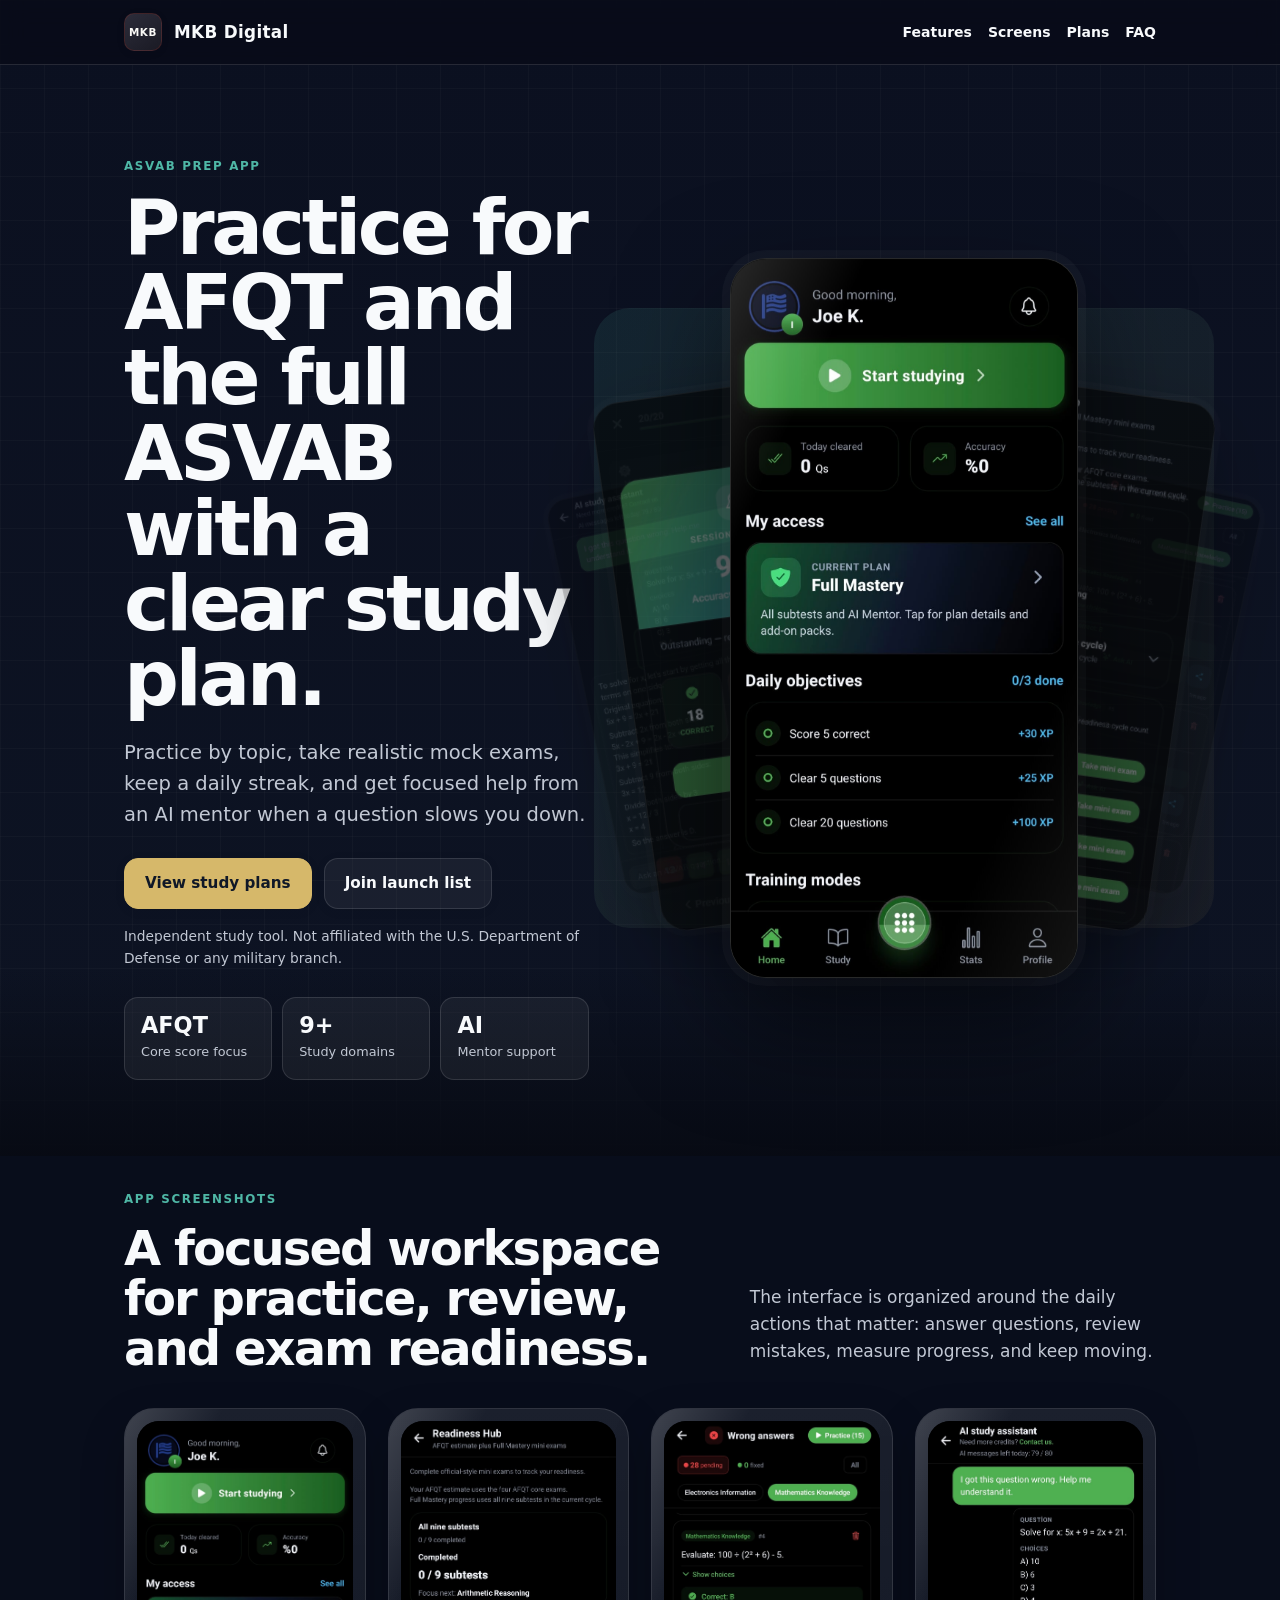
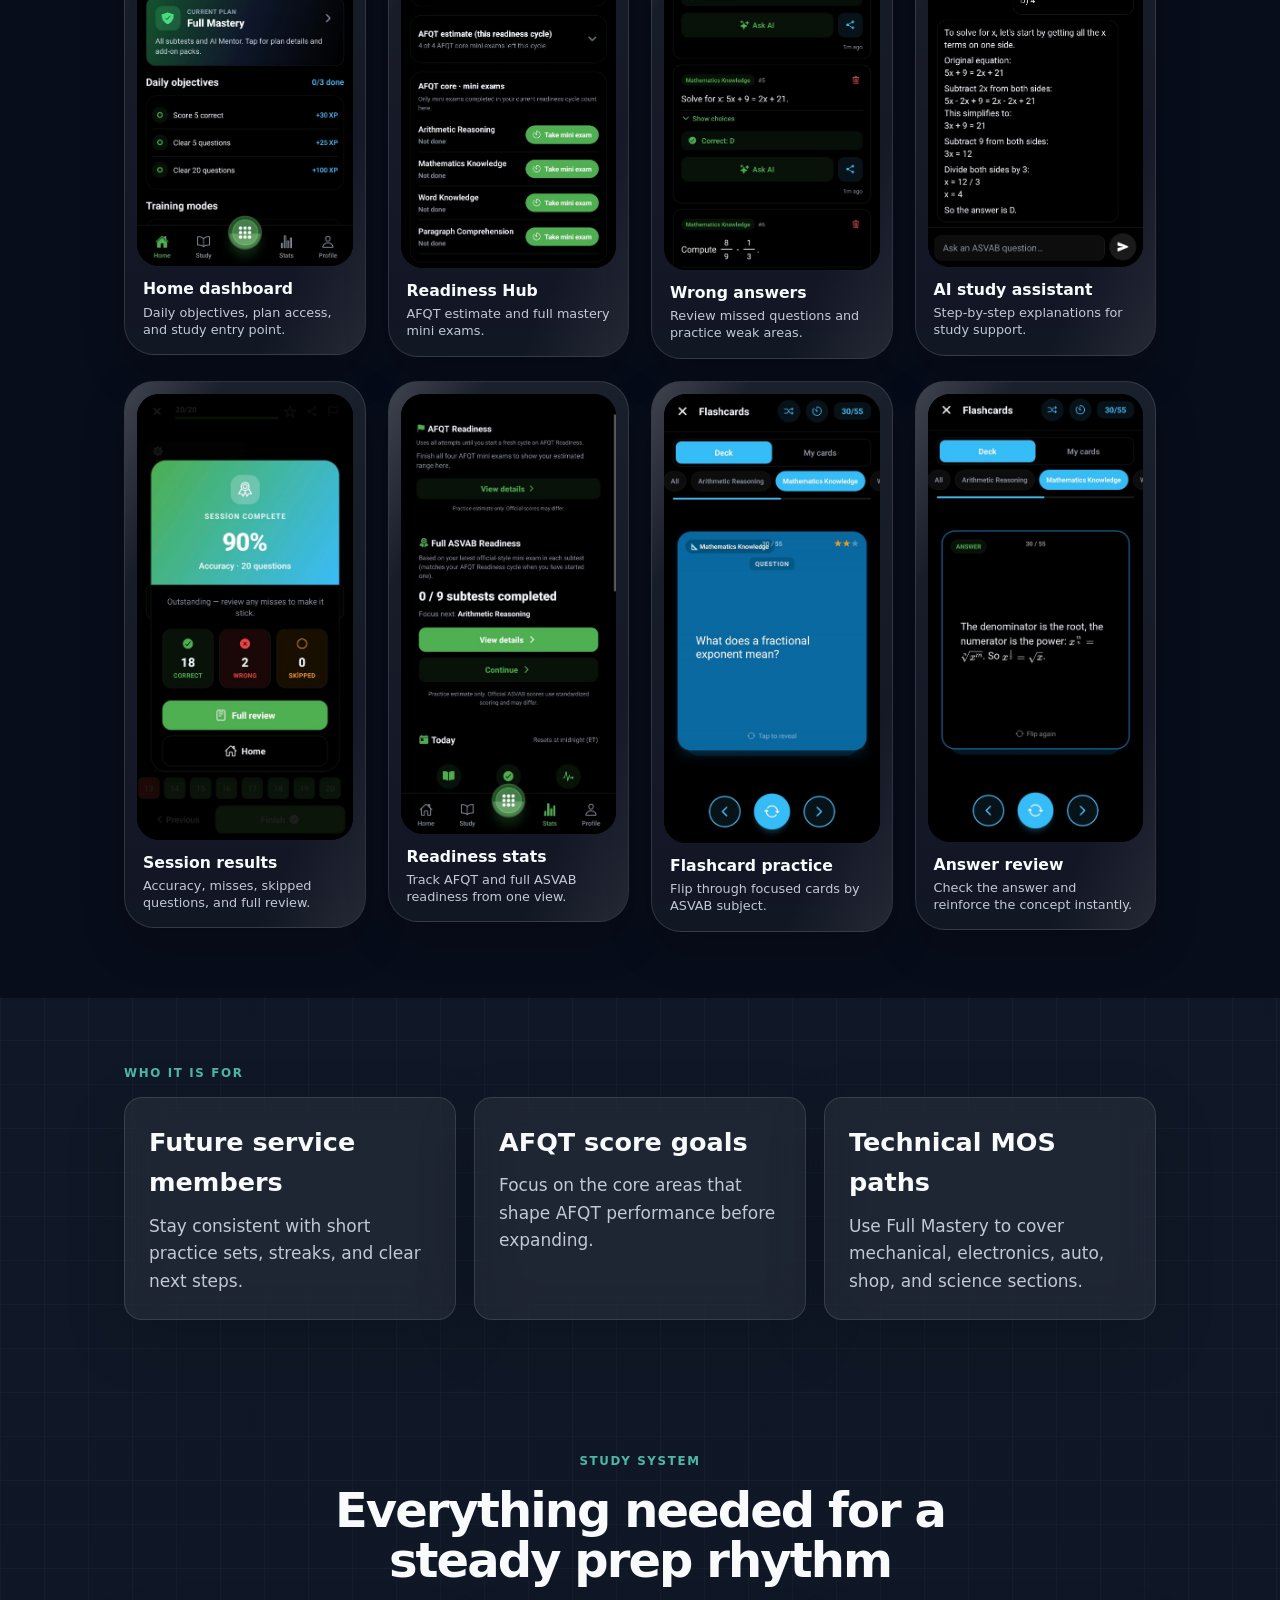
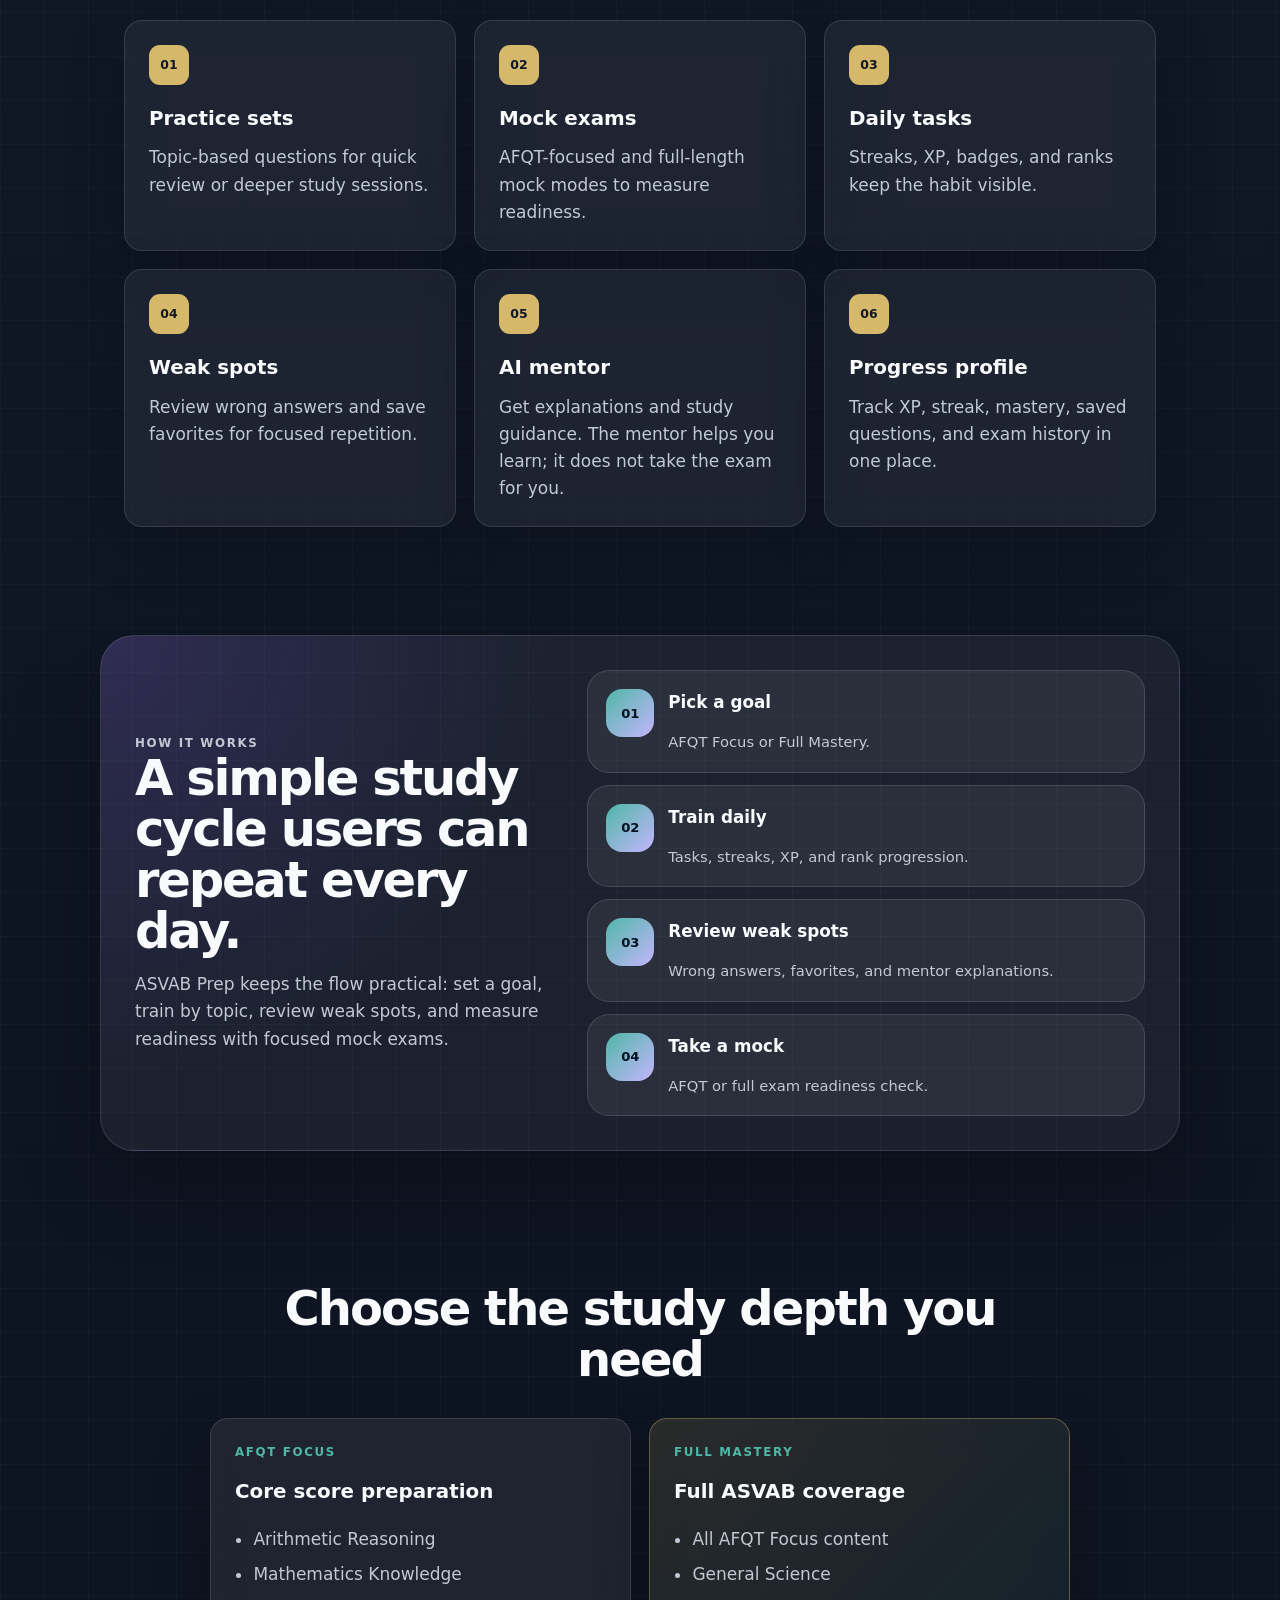
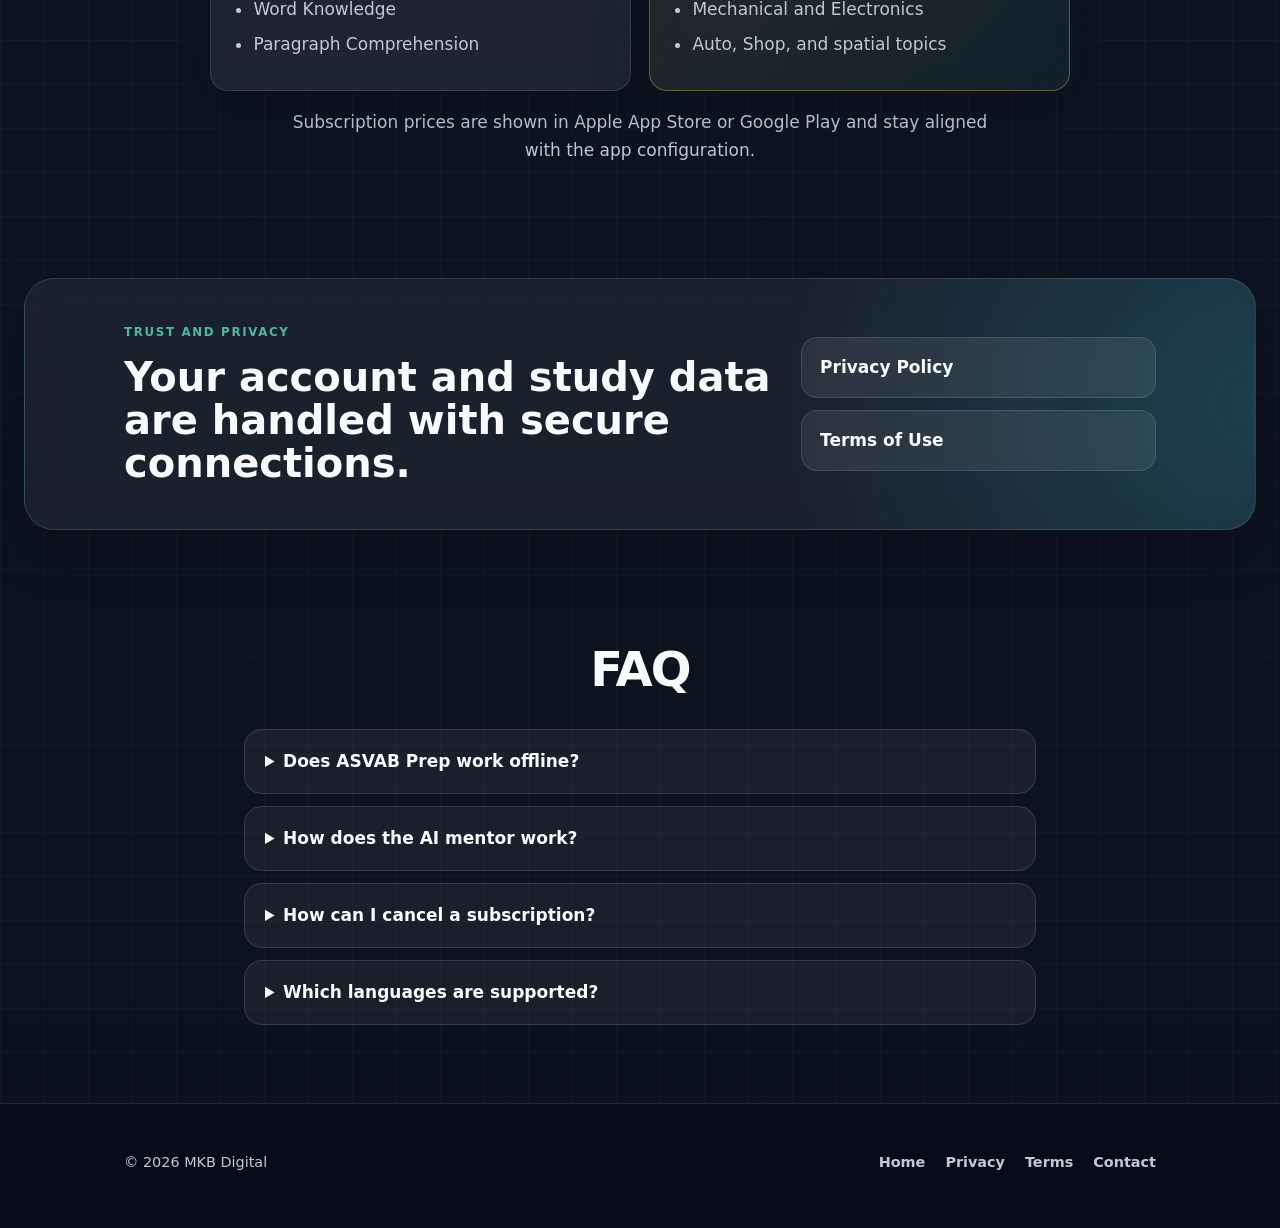
==== asvab/index.html @ 9f09443c "Add files via upload" ====
<!DOCTYPE html>
<html lang="en">
  <head>
    <meta charset="utf-8" />
    <meta name="viewport" content="width=device-width, initial-scale=1" />
    <meta
      name="description"
      content="ASVAB Prep helps candidates study for AFQT goals and full ASVAB mastery with practice, mock exams, progress tracking, and AI-guided support."
    />
    <title>ASVAB Prep - AFQT and Full ASVAB Study | MKB Digital</title>
    <link rel="stylesheet" href="/styles.css" />
    <link rel="icon" href="/favicon.svg" type="image/svg+xml" />
  </head>
  <body class="asvab-page">
    <header class="site-header asvab-header">
      <div class="wrap inner">
        <a class="logo" href="/">
          <span class="logo-mark" aria-hidden="true">MKB</span>
          <span class="logo-text">MKB Digital</span>
        </a>
        <div class="header-tools">
          <nav class="nav-links" aria-label="ASVAB page">
            <a href="#features">Features</a>
            <a href="#screens">Screens</a>
            <a href="#plans">Plans</a>
            <a href="#faq">FAQ</a>
          </nav>
        </div>
      </div>
    </header>

    <main>
      <section class="asvab-hero">
        <div class="wrap asvab-hero-grid">
          <div class="asvab-hero-copy">
            <p class="asvab-kicker">ASVAB Prep app</p>
            <h1>Practice for AFQT and the full ASVAB with a clear study plan.</h1>
            <p class="asvab-lead">
              Practice by topic, take realistic mock exams, keep a daily streak, and get focused help from an AI mentor
              when a question slows you down.
            </p>
            <div class="asvab-actions" id="download">
              <a class="btn-store primary" href="#plans">View study plans</a>
              <a class="btn-store asvab-store-disabled" href="mailto:devmkbapps0@gmail.com">Join launch list</a>
            </div>
            <p class="asvab-note">
              Independent study tool. Not affiliated with the U.S. Department of Defense or any military branch.
            </p>
            <div class="hero-proof" aria-label="ASVAB Prep highlights">
              <div>
                <strong>AFQT</strong>
                <span>Core score focus</span>
              </div>
              <div>
                <strong>9+</strong>
                <span>Study domains</span>
              </div>
              <div>
                <strong>AI</strong>
                <span>Mentor support</span>
              </div>
            </div>
          </div>

          <div class="product-visual product-visual--real" data-phone-carousel aria-label="ASVAB Prep app preview">
            <button
              class="phone-shot"
              type="button"
              data-shot="0"
              data-pos="0"
              aria-label="Show ASVAB Prep home dashboard screen"
              aria-pressed="true"
            >
              <img
                src="/asvab/assets/screen-4.jpg"
                width="945"
                height="1955"
                alt="ASVAB Prep home screen with daily objectives and Full Mastery access"
                fetchpriority="high"
              />
            </button>
            <button
              class="phone-shot"
              type="button"
              data-shot="1"
              data-pos="1"
              aria-label="Show ASVAB Prep readiness hub screen"
              aria-pressed="false"
            >
              <img
                src="/asvab/assets/screen-1.jpg"
                width="945"
                height="1961"
                alt="ASVAB Prep readiness hub with AFQT and full mastery mini exams"
                loading="lazy"
              />
            </button>
            <button
              class="phone-shot"
              type="button"
              data-shot="2"
              data-pos="2"
              aria-label="Show ASVAB Prep wrong answers screen"
              aria-pressed="false"
            >
              <img
                src="/asvab/assets/screen-3.jpg"
                width="945"
                height="1970"
                alt="ASVAB Prep wrong answers review screen"
                loading="lazy"
              />
            </button>
            <button
              class="phone-shot"
              type="button"
              data-shot="3"
              data-pos="-2"
              aria-label="Show ASVAB Prep AI study assistant screen"
              aria-pressed="false"
            >
              <img
                src="/asvab/assets/screen-2.jpg"
                width="945"
                height="1957"
                alt="ASVAB Prep AI study assistant explanation screen"
                loading="lazy"
              />
            </button>
            <button
              class="phone-shot"
              type="button"
              data-shot="4"
              data-pos="-1"
              aria-label="Show ASVAB Prep session results screen"
              aria-pressed="false"
            >
              <img
                src="/asvab/assets/screen-5.jpg"
                width="945"
                height="1955"
                alt="ASVAB Prep session complete result screen with accuracy"
                loading="lazy"
              />
            </button>
          </div>
        </div>
      </section>

      <section class="asvab-section screenshot-section" id="screens">
        <div class="wrap">
          <div class="section-heading split-heading">
            <div>
              <p class="section-eyebrow">App screenshots</p>
              <h2 class="asvab-section-title">A focused workspace for practice, review, and exam readiness.</h2>
            </div>
            <p>
              The interface is organized around the daily actions that matter: answer questions, review mistakes,
              measure progress, and keep moving.
            </p>
          </div>

          <div class="screenshot-grid">
            <figure class="screenshot-card screenshot-card--large">
              <img
                src="/asvab/assets/screen-4.jpg"
                width="945"
                height="1955"
                alt="ASVAB Prep dashboard with daily objectives and training modes"
                loading="lazy"
              />
              <figcaption>
                <strong>Home dashboard</strong>
                <span>Daily objectives, plan access, and study entry point.</span>
              </figcaption>
            </figure>
            <figure class="screenshot-card">
              <img
                src="/asvab/assets/screen-1.jpg"
                width="945"
                height="1961"
                alt="ASVAB Prep readiness hub with AFQT and full mastery mini exams"
                loading="lazy"
              />
              <figcaption>
                <strong>Readiness Hub</strong>
                <span>AFQT estimate and full mastery mini exams.</span>
              </figcaption>
            </figure>
            <figure class="screenshot-card">
              <img
                src="/asvab/assets/screen-3.jpg"
                width="945"
                height="1970"
                alt="ASVAB Prep wrong answers review screen"
                loading="lazy"
              />
              <figcaption>
                <strong>Wrong answers</strong>
                <span>Review missed questions and practice weak areas.</span>
              </figcaption>
            </figure>
            <figure class="screenshot-card">
              <img
                src="/asvab/assets/screen-2.jpg"
                width="945"
                height="1957"
                alt="ASVAB Prep AI study assistant explanation screen"
                loading="lazy"
              />
              <figcaption>
                <strong>AI study assistant</strong>
                <span>Step-by-step explanations for study support.</span>
              </figcaption>
            </figure>
            <figure class="screenshot-card screenshot-card--wide">
              <img
                src="/asvab/assets/screen-5.jpg"
                width="945"
                height="1955"
                alt="ASVAB Prep session complete result screen with accuracy"
                loading="lazy"
              />
              <figcaption>
                <strong>Session results</strong>
                <span>Accuracy, misses, skipped questions, and full review.</span>
              </figcaption>
            </figure>
            <figure class="screenshot-card">
              <img
                src="/asvab/assets/screen-6.jpg"
                width="945"
                height="1929"
                alt="ASVAB Prep stats screen showing AFQT readiness and full ASVAB readiness"
                loading="lazy"
              />
              <figcaption>
                <strong>Readiness stats</strong>
                <span>Track AFQT and full ASVAB readiness from one view.</span>
              </figcaption>
            </figure>
            <figure class="screenshot-card">
              <img
                src="/asvab/assets/screen-7.jpg"
                width="945"
                height="1970"
                alt="ASVAB Prep flashcards question screen for mathematics knowledge"
                loading="lazy"
              />
              <figcaption>
                <strong>Flashcard practice</strong>
                <span>Flip through focused cards by ASVAB subject.</span>
              </figcaption>
            </figure>
            <figure class="screenshot-card">
              <img
                src="/asvab/assets/screen-8.jpg"
                width="945"
                height="1964"
                alt="ASVAB Prep flashcards answer screen with a math explanation"
                loading="lazy"
              />
              <figcaption>
                <strong>Answer review</strong>
                <span>Check the answer and reinforce the concept instantly.</span>
              </figcaption>
            </figure>
          </div>
        </div>
      </section>

      <section class="asvab-section asvab-audience">
        <div class="wrap">
          <div class="section-eyebrow">Who it is for</div>
          <div class="audience-grid">
            <article>
              <h2>Future service members</h2>
              <p>Stay consistent with short practice sets, streaks, and clear next steps.</p>
            </article>
            <article>
              <h2>AFQT score goals</h2>
              <p>Focus on the core areas that shape AFQT performance before expanding.</p>
            </article>
            <article>
              <h2>Technical MOS paths</h2>
              <p>Use Full Mastery to cover mechanical, electronics, auto, shop, and science sections.</p>
            </article>
          </div>
        </div>
      </section>

      <section class="asvab-section" id="features">
        <div class="wrap">
          <div class="section-heading">
            <p class="section-eyebrow">Study system</p>
            <h2 class="asvab-section-title">Everything needed for a steady prep rhythm</h2>
          </div>
          <div class="feature-grid">
            <article class="feature-card">
              <span class="feature-icon">01</span>
              <h3>Practice sets</h3>
              <p>Topic-based questions for quick review or deeper study sessions.</p>
            </article>
            <article class="feature-card">
              <span class="feature-icon">02</span>
              <h3>Mock exams</h3>
              <p>AFQT-focused and full-length mock modes to measure readiness.</p>
            </article>
            <article class="feature-card">
              <span class="feature-icon">03</span>
              <h3>Daily tasks</h3>
              <p>Streaks, XP, badges, and ranks keep the habit visible.</p>
            </article>
            <article class="feature-card">
              <span class="feature-icon">04</span>
              <h3>Weak spots</h3>
              <p>Review wrong answers and save favorites for focused repetition.</p>
            </article>
            <article class="feature-card">
              <span class="feature-icon">05</span>
              <h3>AI mentor</h3>
              <p>Get explanations and study guidance. The mentor helps you learn; it does not take the exam for you.</p>
            </article>
            <article class="feature-card">
              <span class="feature-icon">06</span>
              <h3>Progress profile</h3>
              <p>Track XP, streak, mastery, saved questions, and exam history in one place.</p>
            </article>
          </div>
        </div>
      </section>

      <section class="asvab-section journey-section">
        <div class="wrap journey-grid">
          <div>
            <p class="section-eyebrow">How it works</p>
            <h2>A simple study cycle users can repeat every day.</h2>
            <p>
              ASVAB Prep keeps the flow practical: set a goal, train by topic, review weak spots, and measure readiness
              with focused mock exams.
            </p>
          </div>
          <ol class="journey-steps">
            <li>
              <span>01</span>
              <strong>Pick a goal</strong>
              <p>AFQT Focus or Full Mastery.</p>
            </li>
            <li>
              <span>02</span>
              <strong>Train daily</strong>
              <p>Tasks, streaks, XP, and rank progression.</p>
            </li>
            <li>
              <span>03</span>
              <strong>Review weak spots</strong>
              <p>Wrong answers, favorites, and mentor explanations.</p>
            </li>
            <li>
              <span>04</span>
              <strong>Take a mock</strong>
              <p>AFQT or full exam readiness check.</p>
            </li>
          </ol>
        </div>
      </section>

      <section class="asvab-section" id="plans">
        <div class="wrap">
          <h2 class="asvab-section-title">Choose the study depth you need</h2>
          <div class="plan-grid">
            <article class="plan-card">
              <p class="plan-label">AFQT Focus</p>
              <h3>Core score preparation</h3>
              <ul>
                <li>Arithmetic Reasoning</li>
                <li>Mathematics Knowledge</li>
                <li>Word Knowledge</li>
                <li>Paragraph Comprehension</li>
              </ul>
            </article>
            <article class="plan-card plan-card--featured">
              <p class="plan-label">Full Mastery</p>
              <h3>Full ASVAB coverage</h3>
              <ul>
                <li>All AFQT Focus content</li>
                <li>General Science</li>
                <li>Mechanical and Electronics</li>
                <li>Auto, Shop, and spatial topics</li>
              </ul>
            </article>
          </div>
          <p class="plan-note">
            Subscription prices are shown in Apple App Store or Google Play and stay aligned with the app configuration.
          </p>
        </div>
      </section>

      <section class="asvab-section trust-band">
        <div class="wrap trust-grid">
          <div>
            <p class="section-eyebrow">Trust and privacy</p>
            <h2>Your account and study data are handled with secure connections.</h2>
          </div>
          <div class="trust-links">
            <a href="/asvab/privacy">Privacy Policy</a>
            <a href="/asvab/terms">Terms of Use</a>
          </div>
        </div>
      </section>

      <section class="asvab-section" id="faq">
        <div class="wrap faq-grid">
          <h2 class="asvab-section-title">FAQ</h2>
          <details>
            <summary>Does ASVAB Prep work offline?</summary>
            <p>
              Some study content may be available offline after loading, but account sync, AI mentor, payments, and
              notifications require an internet connection.
            </p>
          </details>
          <details>
            <summary>How does the AI mentor work?</summary>
            <p>
              It can explain concepts, break down mistakes, and suggest what to review. It may be wrong, so official
              sources and your own judgment remain important.
            </p>
          </details>
          <details>
            <summary>How can I cancel a subscription?</summary>
            <p>
              Subscriptions are managed through Apple App Store or Google Play, depending on where the purchase was
              made. Cancellation rules follow that store's terms.
            </p>
          </details>
          <details>
            <summary>Which languages are supported?</summary>
            <p>The app experience is designed around English ASVAB preparation content.</p>
          </details>
        </div>
      </section>
    </main>

    <footer class="site-footer asvab-footer">
      <div class="wrap inner">
        <p>© 2026 MKB Digital</p>
        <div class="footer-links">
          <a href="/">Home</a>
          <a href="/asvab/privacy">Privacy</a>
          <a href="/asvab/terms">Terms</a>
          <a href="mailto:devmkbapps0@gmail.com">Contact</a>
        </div>
      </div>
    </footer>
    <script>
      (function () {
        var carousel = document.querySelector('[data-phone-carousel]');
        if (!carousel) return;

        var shots = Array.prototype.slice.call(carousel.querySelectorAll('.phone-shot'));
        var active = 0;
        var pointerId = null;
        var startX = 0;
        var startY = 0;
        var didSwipe = false;
        var swipeThreshold = 42;

        function render(nextActive) {
          var total = shots.length;
          active = (nextActive + total) % total;

          shots.forEach(function (shot, index) {
            var forward = (index - active + total) % total;
            var backward = (active - index + total) % total;
            var pos = 2;

            if (forward === 0) pos = 0;
            else if (forward === 1) pos = 1;
            else if (backward === 1) pos = -1;
            else if (forward === 2) pos = 2;
            else if (backward === 2) pos = -2;

            shot.dataset.pos = String(pos);
            shot.setAttribute('aria-pressed', pos === 0 ? 'true' : 'false');
            shot.tabIndex = Math.abs(pos) <= 1 ? 0 : -1;
          });
        }

        function moveBy(direction) {
          render(active + direction);
        }

        carousel.addEventListener('click', function (event) {
          var shot = event.target.closest('.phone-shot');
          if (!shot || !carousel.contains(shot) || didSwipe) return;

          var index = shots.indexOf(shot);
          if (index !== -1) {
            render(index);
          }
        });

        carousel.addEventListener('pointerdown', function (event) {
          if (event.pointerType === 'mouse' && event.button !== 0) return;

          pointerId = event.pointerId;
          startX = event.clientX;
          startY = event.clientY;
          didSwipe = false;
        });

        carousel.addEventListener('pointerup', function (event) {
          if (pointerId !== event.pointerId) return;

          var deltaX = event.clientX - startX;
          var deltaY = event.clientY - startY;
          var isHorizontal = Math.abs(deltaX) > Math.abs(deltaY) * 1.35;

          if (isHorizontal && Math.abs(deltaX) > swipeThreshold) {
            didSwipe = true;
            moveBy(deltaX < 0 ? 1 : -1);
            event.preventDefault();

            window.setTimeout(function () {
              didSwipe = false;
            }, 260);
          }

          pointerId = null;
        });

        carousel.addEventListener('pointercancel', function (event) {
          if (pointerId !== event.pointerId) return;
          pointerId = null;
          didSwipe = false;
        });

        render(active);
      })();
    </script>
  </body>
</html>
---- styles.css ----
/* MKB Digital - terracotta / warm paper + software studio (corporate) */
:root {
  --bg: #faf9f6;
  --surface: #ffffff;
  --surface-low: #f5f5f0;
  --text: #111827;
  --muted: #6b7280;
  --primary: #a33327;
  --primary-hover: #8b2a20;
  --secondary: #006c48;
  --accent: #1c56bf;
  --border: #e5e7eb;
  --shadow: rgba(0, 0, 0, 0.06);
  --radius: 16px;
  --font: ui-sans-serif, system-ui, -apple-system, "Segoe UI", Roboto, "Helvetica Neue", Arial, sans-serif;
}

*,
*::before,
*::after {
  box-sizing: border-box;
}

html {
  scroll-behavior: smooth;
}

body {
  margin: 0;
  font-family: var(--font);
  font-size: 17px;
  line-height: 1.6;
  color: var(--text);
  background-color: var(--bg);
  background-image:
    linear-gradient(180deg, rgba(163, 51, 39, 0.03) 0%, transparent 32%),
    radial-gradient(ellipse 120% 80% at 50% -20%, rgba(232, 112, 96, 0.08), transparent 55%);
  -webkit-font-smoothing: antialiased;
}

a {
  color: var(--primary);
  text-decoration: none;
}

a:hover {
  text-decoration: underline;
}

.wrap {
  max-width: 1080px;
  margin: 0 auto;
  padding: 0 24px;
}

/* Header */
.site-header {
  position: sticky;
  top: 0;
  z-index: 50;
  background: rgba(250, 249, 246, 0.94);
  backdrop-filter: blur(12px);
  border-bottom: 1px solid var(--border);
}

.site-header .inner {
  display: flex;
  align-items: center;
  justify-content: space-between;
  min-height: 64px;
  gap: 12px;
}

.site-header .header-tools {
  display: flex;
  align-items: center;
  gap: 12px;
  flex-shrink: 0;
}

.logo {
  display: flex;
  align-items: center;
  gap: 12px;
  font-weight: 800;
  font-size: 1.05rem;
  letter-spacing: -0.02em;
  color: var(--text);
  text-decoration: none;
}

.logo:hover {
  text-decoration: none;
  color: var(--primary);
}

.logo-text {
  letter-spacing: 0.02em;
}

.logo-mark {
  width: 38px;
  height: 38px;
  border-radius: 10px;
  background: linear-gradient(145deg, #2c2c3a 0%, #1a1a24 100%);
  display: grid;
  place-items: center;
  color: #faf9f6;
  font-size: 0.65rem;
  font-weight: 800;
  letter-spacing: 0.06em;
  box-shadow: 0 2px 10px var(--shadow);
  border: 1px solid rgba(163, 51, 39, 0.25);
}

.nav-links {
  display: flex;
  align-items: center;
  flex-wrap: wrap;
  justify-content: flex-end;
  gap: 10px 16px;
  font-size: 0.875rem;
  font-weight: 600;
}

.nav-sep {
  color: var(--border);
  user-select: none;
}

.nav-links a {
  color: var(--muted);
}

.nav-links a:hover {
  color: var(--text);
  text-decoration: none;
}

/* Hero */
.hero {
  padding: 84px 0 42px;
}

.hero-grid {
  display: grid;
  grid-template-columns: minmax(0, 1fr) minmax(320px, 0.72fr);
  gap: 56px;
  align-items: center;
}

.hero-copy {
  text-align: left;
}

.hero-badge {
  display: inline-block;
  font-size: 0.72rem;
  font-weight: 700;
  letter-spacing: 0.12em;
  text-transform: uppercase;
  color: var(--primary);
  background: rgba(163, 51, 39, 0.08);
  border: 1px solid rgba(163, 51, 39, 0.2);
  padding: 7px 16px;
  border-radius: 999px;
  margin-bottom: 22px;
}

.hero h1 {
  margin: 0 0 18px;
  font-size: clamp(2.25rem, 6vw, 4.35rem);
  font-weight: 800;
  letter-spacing: -0.045em;
  line-height: 0.98;
  max-width: 760px;
}

.hero-lead {
  margin: 0 0 24px;
  max-width: 610px;
  font-size: 1.125rem;
  color: var(--muted);
  font-weight: 500;
}

.hero-actions {
  display: flex;
  flex-wrap: wrap;
  gap: 12px;
  justify-content: flex-start;
}

.studio-preview {
  position: relative;
  padding: 22px;
  border: 1px solid var(--border);
  border-radius: 20px;
  background: rgba(255, 255, 255, 0.82);
  box-shadow: 0 24px 70px rgba(17, 24, 39, 0.1);
  overflow: hidden;
}

.studio-preview::before {
  content: "";
  position: absolute;
  inset: 0 0 auto;
  height: 4px;
  background: linear-gradient(90deg, var(--primary), var(--secondary), var(--accent));
}

.studio-preview-head {
  display: flex;
  align-items: flex-start;
  justify-content: space-between;
  gap: 18px;
  margin-bottom: 18px;
  padding-bottom: 18px;
  border-bottom: 1px solid var(--border);
}

.studio-preview-head span {
  color: var(--muted);
  font-size: 0.78rem;
  font-weight: 800;
  text-transform: uppercase;
  letter-spacing: 0.08em;
}

.studio-preview-head strong {
  color: var(--text);
}

.studio-featured {
  display: grid;
  gap: 10px;
  margin-bottom: 12px;
  padding: 18px;
  border: 1px solid rgba(163, 51, 39, 0.18);
  border-radius: 16px;
  color: var(--text);
  background:
    linear-gradient(135deg, rgba(163, 51, 39, 0.08), rgba(0, 108, 72, 0.055)),
    var(--surface);
  box-shadow: inset 0 1px 0 rgba(255, 255, 255, 0.82);
  transition: transform 0.16s ease, border-color 0.16s ease, box-shadow 0.16s ease;
}

.studio-featured:hover {
  text-decoration: none;
  border-color: rgba(163, 51, 39, 0.34);
  transform: translateY(-1px);
}

.studio-featured strong,
.studio-featured small,
.studio-featured span {
  display: block;
}

.studio-featured strong {
  font-size: 1.35rem;
  line-height: 1.05;
  letter-spacing: -0.025em;
}

.studio-featured small {
  color: var(--muted);
  font-size: 0.92rem;
  font-weight: 600;
  line-height: 1.45;
}

.studio-status {
  width: fit-content;
  padding: 5px 9px;
  border-radius: 8px;
  color: var(--primary);
  background: rgba(163, 51, 39, 0.08);
  border: 1px solid rgba(163, 51, 39, 0.18);
  font-size: 0.68rem;
  font-weight: 900;
  letter-spacing: 0.08em;
  text-transform: uppercase;
}

.studio-link {
  color: var(--primary);
  font-size: 0.86rem;
  font-weight: 800;
}

.studio-product-list {
  border-top: 1px solid var(--border);
}

.studio-preview-row {
  display: grid;
  grid-template-columns: 34px minmax(0, 1fr) auto;
  gap: 12px;
  align-items: center;
  padding: 14px 0;
  border-bottom: 1px solid var(--border);
}

.studio-preview-row strong,
.studio-preview-row small {
  display: block;
}

.studio-preview-row strong {
  color: var(--text);
  line-height: 1.1;
}

.studio-preview-row small {
  margin-top: 4px;
  color: var(--muted);
  font-weight: 650;
}

.product-state {
  padding: 5px 8px;
  border: 1px solid var(--border);
  border-radius: 8px;
  color: var(--muted);
  background: var(--surface-low);
  font-size: 0.68rem;
  font-weight: 900;
  letter-spacing: 0.06em;
  text-transform: uppercase;
}

.product-state--live {
  color: var(--secondary);
  background: #ecfdf5;
  border-color: #a7f3d0;
}

.product-dot {
  display: grid;
  place-items: center;
  width: 34px;
  height: 34px;
  border-radius: 10px;
}

.product-dot::before {
  content: "";
  width: 12px;
  height: 12px;
  border-radius: 999px;
  background: currentColor;
}

.product-dot--green {
  color: var(--secondary);
  background: #ecfdf5;
}

.product-dot--gold {
  color: #9a6b08;
  background: #fff7d6;
}

.product-dot--blue {
  color: var(--accent);
  background: #eff6ff;
}

.studio-principles {
  display: grid;
  grid-template-columns: 1fr 1fr;
  gap: 12px;
  margin-top: 18px;
}

.studio-principles div {
  padding: 14px;
  border-radius: 12px;
  background: var(--surface-low);
}

.studio-principles strong,
.studio-principles span {
  display: block;
}

.studio-principles strong {
  font-size: 0.95rem;
  line-height: 1.1;
}

.studio-principles span {
  margin-top: 6px;
  color: var(--muted);
  font-size: 0.8rem;
  font-weight: 650;
}

.studio-values {
  padding: 22px 0 40px;
}

.value-grid {
  display: grid;
  grid-template-columns: repeat(3, minmax(0, 1fr));
  gap: 16px;
}

.value-grid div {
  padding: 20px;
  border-top: 1px solid var(--border);
}

.value-grid strong {
  display: block;
  margin-bottom: 8px;
  font-size: 1rem;
}

.value-grid p {
  margin: 0;
  color: var(--muted);
  font-size: 0.94rem;
  line-height: 1.55;
}

.store-row {
  display: flex;
  flex-wrap: wrap;
  gap: 12px;
  justify-content: center;
  align-items: center;
}

.btn-store {
  display: inline-flex;
  align-items: center;
  gap: 10px;
  padding: 12px 20px;
  border-radius: 14px;
  font-weight: 700;
  font-size: 0.95rem;
  border: 1.5px solid var(--border);
  background: var(--surface);
  color: var(--text);
  box-shadow: 0 2px 12px var(--shadow);
  transition: transform 0.15s ease, box-shadow 0.15s ease, border-color 0.15s;
}

.btn-store:hover {
  text-decoration: none;
  transform: translateY(-1px);
  box-shadow: 0 6px 20px rgba(0, 0, 0, 0.08);
  border-color: #d1d5db;
}

.btn-store.primary {
  background: var(--primary);
  color: #fff;
  border-color: var(--primary);
}

.btn-store.primary:hover {
  background: var(--primary-hover);
  border-color: var(--primary-hover);
}

.store-hint {
  margin-top: 16px;
  font-size: 0.875rem;
  color: var(--muted);
}

/* Sections & project grid */
.section {
  padding: 48px 0 56px;
}

.section-title {
  text-align: center;
  margin: 0 0 12px;
  font-size: 1.5rem;
  font-weight: 800;
  letter-spacing: -0.02em;
}

.section-sub {
  text-align: center;
  margin: 0 auto 40px;
  max-width: 560px;
  color: var(--muted);
  font-size: 1rem;
}

.project-grid {
  display: grid;
  grid-template-columns: repeat(auto-fit, minmax(280px, 1fr));
  gap: 22px;
}

.project-card {
  background: var(--surface);
  border: 1px solid var(--border);
  border-radius: var(--radius);
  padding: 26px 24px;
  box-shadow: 0 2px 16px var(--shadow);
  display: flex;
  flex-direction: column;
  min-height: 100%;
}

.project-visual {
  display: flex;
  align-items: flex-end;
  justify-content: space-between;
  height: 112px;
  margin-bottom: 22px;
  padding: 16px;
  border-radius: 14px;
  border: 1px solid var(--border);
  background: var(--surface-low);
  overflow: hidden;
}

.project-visual span {
  width: 46px;
  height: 46px;
  border-radius: 14px;
  background: rgba(255, 255, 255, 0.72);
  box-shadow: inset 0 0 0 1px rgba(17, 24, 39, 0.08);
}

.project-visual strong {
  color: rgba(17, 24, 39, 0.84);
  font-size: 1.65rem;
  line-height: 1;
  letter-spacing: -0.03em;
}

.project-visual--odakla {
  background:
    linear-gradient(135deg, rgba(0, 108, 72, 0.14), rgba(250, 249, 246, 0.84)),
    var(--surface-low);
}

.project-visual--ags {
  background:
    linear-gradient(135deg, rgba(28, 86, 191, 0.13), rgba(250, 249, 246, 0.84)),
    var(--surface-low);
}

.project-visual--asvab {
  background:
    linear-gradient(135deg, rgba(214, 184, 106, 0.24), rgba(79, 183, 166, 0.12)),
    var(--surface-low);
}

.project-card-head {
  display: flex;
  align-items: flex-start;
  justify-content: space-between;
  gap: 12px;
  margin-bottom: 12px;
}

.project-card h3 {
  margin: 0;
  font-size: 1.2rem;
  font-weight: 800;
  letter-spacing: -0.02em;
}

.project-card p {
  margin: 0 0 16px;
  font-size: 0.95rem;
  color: var(--muted);
  line-height: 1.55;
  flex: 1;
}

.project-points {
  display: grid;
  gap: 7px;
  margin: 0 0 18px;
  padding: 0;
  list-style: none;
  color: #374151;
  font-size: 0.86rem;
  font-weight: 650;
}

.project-points li {
  display: flex;
  align-items: center;
  gap: 8px;
}

.project-points li::before {
  content: "";
  width: 7px;
  height: 7px;
  border-radius: 999px;
  background: var(--primary);
  flex: 0 0 auto;
}

.project-badge {
  flex-shrink: 0;
  font-size: 0.7rem;
  font-weight: 800;
  text-transform: uppercase;
  letter-spacing: 0.06em;
  color: var(--muted);
  background: var(--surface-low);
  border: 1px solid var(--border);
  padding: 5px 10px;
  border-radius: 8px;
}

.project-badge--live {
  color: var(--secondary);
  background: #ecfdf5;
  border-color: #a7f3d0;
}

.project-badge--featured {
  color: #6d28d9;
  background: #f3e8ff;
  border-color: #d8b4fe;
}

.project-card--asvab {
  border-color: rgba(139, 92, 246, 0.35);
  background:
    linear-gradient(135deg, rgba(139, 92, 246, 0.08), rgba(34, 211, 238, 0.06)),
    var(--surface);
}

.project-actions {
  margin-top: auto;
  padding-top: 8px;
}

/* CTA band */
.cta-band {
  margin: 24px 0 56px;
  padding: 40px 28px;
  border-radius: 24px;
  background: linear-gradient(135deg, #1e1e2a 0%, #2d2a28 50%, #3d2c26 100%);
  color: #f9fafb;
  text-align: center;
  border: 1px solid rgba(163, 51, 39, 0.2);
}

.cta-band h2 {
  margin: 0 0 10px;
  font-size: 1.35rem;
  font-weight: 800;
}

.cta-band p {
  margin: 0 0 12px;
  opacity: 0.9;
  font-size: 1rem;
}

.cta-email {
  margin: 8px 0 0 !important;
}

.cta-email a {
  color: #f0c4bc;
  font-weight: 700;
}

.cta-email a:hover {
  color: #fff;
}

/* Footer */
.site-footer {
  padding: 32px 0 40px;
  border-top: 1px solid var(--border);
  font-size: 0.9rem;
  color: var(--muted);
  background: rgba(255, 255, 255, 0.5);
}

.site-footer .inner {
  display: flex;
  flex-wrap: wrap;
  gap: 16px;
  justify-content: space-between;
  align-items: center;
}

.footer-links {
  display: flex;
  flex-wrap: wrap;
  gap: 16px 20px;
}

.footer-links a {
  color: var(--muted);
  font-weight: 600;
}

.footer-links a:hover {
  color: var(--text);
}

/* Legal pages */
.legal {
  padding: 48px 0 64px;
  max-width: 720px;
}

.legal h1 {
  font-size: 1.75rem;
  margin-bottom: 8px;
}

.legal .meta {
  color: var(--muted);
  font-size: 0.9rem;
  margin-bottom: 28px;
}

.legal h2 {
  font-size: 1.15rem;
  margin-top: 28px;
  margin-bottom: 10px;
}

.legal p {
  margin: 0 0 14px;
  color: #374151;
}

.legal h3 {
  font-size: 1rem;
  font-weight: 800;
  margin: 22px 0 8px;
  color: var(--text);
}

.legal ul {
  margin: 0 0 16px;
  padding-left: 1.25rem;
  color: #374151;
}

.legal li {
  margin-bottom: 8px;
}

.legal li:last-child {
  margin-bottom: 0;
}

.legal .note {
  font-size: 0.9rem;
  color: var(--muted);
  border-left: 3px solid var(--border);
  padding-left: 14px;
  margin: 16px 0;
}

.back-link {
  display: inline-block;
  margin-bottom: 24px;
  font-weight: 600;
}

/* Premium ASVAB legal pages */
.privacy-page .back-link {
  color: var(--asvab-cyan);
}

.privacy-shell {
  padding-bottom: 76px;
}

.privacy-hero {
  position: relative;
  padding: 64px 0 38px;
  overflow: hidden;
}

.privacy-hero::before {
  content: "";
  position: absolute;
  inset: 0;
  background:
    radial-gradient(circle at 18% 10%, rgba(139, 92, 246, 0.24), transparent 32%),
    radial-gradient(circle at 86% 0%, rgba(34, 211, 238, 0.18), transparent 30%);
  pointer-events: none;
}

.privacy-hero-grid {
  position: relative;
  display: grid;
  grid-template-columns: minmax(0, 1fr) 340px;
  gap: 34px;
  align-items: end;
}

.privacy-hero h1 {
  max-width: 820px;
  margin: 0 0 18px;
  color: var(--asvab-text);
  font-size: clamp(2.35rem, 6vw, 4.7rem);
  line-height: 0.96;
  letter-spacing: -0.055em;
}

.privacy-lead {
  max-width: 760px;
  margin: 0 0 18px;
  color: var(--asvab-muted);
  font-size: clamp(1rem, 2vw, 1.2rem);
}

.privacy-page .meta {
  margin: 0;
  color: rgba(248, 250, 252, 0.72);
  font-size: 0.92rem;
}

.privacy-summary-card,
.privacy-cards div,
.privacy-toc,
.privacy-document,
.legal-block {
  border: 1px solid var(--asvab-border);
  background: rgba(255, 255, 255, 0.065);
  box-shadow: 0 12px 34px rgba(0, 0, 0, 0.18);
}

.privacy-summary-card {
  padding: 24px;
  border-radius: 28px;
  background:
    radial-gradient(circle at right top, rgba(34, 211, 238, 0.18), transparent 44%),
    rgba(255, 255, 255, 0.07);
}

.privacy-summary-card span,
.privacy-cards span,
.privacy-toc p {
  display: block;
  margin: 0 0 10px;
  color: var(--asvab-cyan);
  font-size: 0.74rem;
  font-weight: 900;
  letter-spacing: 0.14em;
  text-transform: uppercase;
}

.privacy-summary-card strong {
  display: block;
  color: var(--asvab-text);
  font-size: 1.45rem;
  line-height: 1.08;
}

.privacy-summary-card p {
  margin: 12px 0 0;
  color: var(--asvab-muted);
}

.privacy-layout {
  display: grid;
  grid-template-columns: 240px minmax(0, 1fr);
  gap: 24px;
  align-items: start;
}

.privacy-toc {
  position: sticky;
  top: 88px;
  padding: 18px;
  border-radius: 22px;
}

.privacy-toc a {
  display: block;
  padding: 10px 12px;
  border-radius: 13px;
  color: var(--asvab-muted);
  font-weight: 750;
}

.privacy-toc a:hover {
  color: var(--asvab-text);
  background: rgba(255, 255, 255, 0.08);
  text-decoration: none;
}

.privacy-document {
  padding: 18px;
  border-radius: 30px;
  background: rgba(8, 11, 24, 0.76);
}

.privacy-cards {
  display: grid;
  grid-template-columns: repeat(3, minmax(0, 1fr));
  gap: 12px;
  margin-bottom: 14px;
}

.privacy-cards div {
  min-height: 136px;
  padding: 18px;
  border-radius: 20px;
  background: rgba(255, 255, 255, 0.06);
}

.privacy-cards strong {
  display: block;
  color: var(--asvab-text);
  line-height: 1.22;
}

.legal-block {
  padding: 28px;
  border-radius: 24px;
  margin-bottom: 14px;
  background: rgba(255, 255, 255, 0.055);
}

.legal-block:last-child {
  margin-bottom: 0;
}

.legal-block h2 {
  margin: 0 0 14px;
  color: var(--asvab-text);
  font-size: clamp(1.25rem, 2vw, 1.65rem);
  line-height: 1.12;
}

.legal-block p,
.legal-block li {
  color: var(--asvab-muted);
}

.legal-block p {
  margin: 0 0 14px;
}

.legal-block p:last-child {
  margin-bottom: 0;
}

.legal-block ul {
  display: grid;
  gap: 10px;
  margin: 0;
  padding-left: 1.15rem;
}

.legal-block a {
  color: var(--asvab-cyan);
  font-weight: 800;
}

.legal-block strong {
  color: #eef2ff;
}

/* ASVAB landing */
.asvab-page {
  --asvab-bg: #0b1020;
  --asvab-panel: #111827;
  --asvab-panel-soft: rgba(255, 255, 255, 0.06);
  --asvab-text: #f8fafc;
  --asvab-muted: #c2c8d4;
  --asvab-purple: #6375d6;
  --asvab-cyan: #4fb7a6;
  --asvab-pink: #d6b86a;
  --asvab-border: rgba(255, 255, 255, 0.12);
  color: var(--asvab-text);
  background:
    linear-gradient(rgba(255, 255, 255, 0.022) 1px, transparent 1px),
    linear-gradient(90deg, rgba(255, 255, 255, 0.022) 1px, transparent 1px),
    linear-gradient(180deg, #0b1020 0%, #101827 46%, #0c111d 100%);
  background-size: 44px 44px, 44px 44px, auto;
}

.asvab-page .site-header {
  background: rgba(8, 11, 24, 0.78);
  border-color: var(--asvab-border);
}

.asvab-page .logo,
.asvab-page .nav-links a {
  color: var(--asvab-text);
}

.asvab-hero {
  position: relative;
  padding: 92px 0 76px;
  overflow: hidden;
}

.asvab-hero::after {
  content: "";
  position: absolute;
  inset: auto 0 0;
  height: 190px;
  pointer-events: none;
  background: linear-gradient(180deg, transparent, rgba(7, 10, 19, 0.96));
}

.asvab-hero-grid {
  position: relative;
  z-index: 1;
  display: grid;
  grid-template-columns: minmax(0, 0.96fr) minmax(340px, 1.04fr);
  align-items: center;
  gap: 64px;
}

.asvab-kicker,
.section-eyebrow,
.plan-label {
  margin: 0 0 14px;
  font-size: 0.74rem;
  font-weight: 900;
  letter-spacing: 0.14em;
  text-transform: uppercase;
  color: var(--asvab-cyan);
}

.asvab-hero h1 {
  margin: 0 0 20px;
  max-width: 740px;
  font-size: clamp(2.45rem, 6vw, 4.85rem);
  line-height: 0.98;
  letter-spacing: -0.045em;
  text-wrap: balance;
}

.asvab-hero h1 span {
  color: var(--asvab-text);
}

.asvab-lead {
  max-width: 660px;
  margin: 0 0 28px;
  color: var(--asvab-muted);
  font-size: clamp(1rem, 2vw, 1.22rem);
}

.asvab-actions {
  display: flex;
  flex-wrap: wrap;
  gap: 12px;
  align-items: center;
}

.asvab-page .btn-store.primary {
  background: var(--asvab-pink);
  border-color: var(--asvab-pink);
  color: #101827;
}

.asvab-store-disabled {
  background: rgba(255, 255, 255, 0.055);
  border-color: var(--asvab-border);
  color: var(--asvab-text);
}

.asvab-note {
  max-width: 560px;
  margin: 16px 0 0;
  color: var(--asvab-muted);
  font-size: 0.86rem;
}

.hero-proof {
  display: grid;
  grid-template-columns: repeat(3, minmax(0, 1fr));
  gap: 10px;
  max-width: 620px;
  margin-top: 28px;
}

.hero-proof div {
  padding: 16px;
  border: 1px solid var(--asvab-border);
  border-radius: 14px;
  background: rgba(255, 255, 255, 0.055);
}

.hero-proof strong,
.hero-proof span {
  display: block;
}

.hero-proof strong {
  color: var(--asvab-text);
  font-size: 1.4rem;
  line-height: 1;
}

.hero-proof span {
  margin-top: 6px;
  color: var(--asvab-muted);
  font-size: 0.8rem;
}

.product-visual {
  position: relative;
  min-height: 690px;
  display: grid;
  place-items: center;
  isolation: isolate;
}

.product-visual--real {
  min-height: 720px;
  grid-template-columns: 1fr;
  perspective: 1200px;
  touch-action: pan-y;
}

.product-visual::before {
  content: "";
  position: absolute;
  width: min(620px, 95vw);
  height: min(620px, 95vw);
  border-radius: 36px;
  background: linear-gradient(135deg, rgba(79, 183, 166, 0.16), rgba(214, 184, 106, 0.08));
  opacity: 0.74;
  z-index: -2;
}

.product-visual::after {
  display: none;
}

.phone-shot {
  position: absolute;
  top: 50%;
  left: 50%;
  --shot-x: 0px;
  --shot-y: 0px;
  --shot-rotate: 0deg;
  --shot-scale: 1;
  --shot-opacity: 1;
  --shot-brightness: 1;
  --shot-blur: 0px;
  padding: 0;
  margin: 0;
  overflow: hidden;
  border: 1px solid rgba(255, 255, 255, 0.16);
  border-radius: 36px;
  background: #020403;
  box-shadow:
    0 42px 110px rgba(0, 0, 0, 0.56),
    0 0 0 8px rgba(255, 255, 255, 0.035);
  cursor: pointer;
  opacity: var(--shot-opacity);
  width: min(348px, 78vw);
  aspect-ratio: 945 / 1955;
  transform:
    translate3d(-50%, -50%, 0)
    translate3d(var(--shot-x), var(--shot-y), 0)
    rotateZ(var(--shot-rotate))
    scale(var(--shot-scale));
  filter: brightness(var(--shot-brightness)) blur(var(--shot-blur));
  transition:
    transform 0.74s cubic-bezier(0.2, 0.82, 0.2, 1),
    opacity 0.52s ease,
    filter 0.52s ease,
    box-shadow 0.52s ease;
  appearance: none;
  -webkit-appearance: none;
  backface-visibility: hidden;
  contain: layout paint;
  transform-origin: center center;
  user-select: none;
  -webkit-tap-highlight-color: transparent;
  -webkit-user-select: none;
  will-change: transform, opacity, filter;
}

.phone-shot img {
  display: block;
  width: 100%;
  height: 100%;
  object-fit: cover;
  pointer-events: none;
  user-select: none;
  -webkit-user-drag: none;
  -webkit-user-select: none;
}

.phone-shot:focus-visible {
  outline: 2px solid var(--asvab-pink);
  outline-offset: 10px;
}

.phone-shot[data-pos="0"] {
  z-index: 5;
  --shot-opacity: 1;
  --shot-x: 0px;
  --shot-y: 0px;
  --shot-rotate: 0deg;
  --shot-scale: 1;
  --shot-brightness: 1;
  --shot-blur: 0px;
}

.phone-shot[data-pos="-1"] {
  z-index: 3;
  --shot-opacity: 0.58;
  --shot-x: -43%;
  --shot-y: 34px;
  --shot-rotate: -8deg;
  --shot-scale: 0.74;
  --shot-brightness: 0.72;
  --shot-blur: 0.2px;
}

.phone-shot[data-pos="1"] {
  z-index: 3;
  --shot-opacity: 0.58;
  --shot-x: 43%;
  --shot-y: 34px;
  --shot-rotate: 8deg;
  --shot-scale: 0.74;
  --shot-brightness: 0.72;
  --shot-blur: 0.2px;
}

.phone-shot[data-pos="-2"] {
  z-index: 1;
  --shot-opacity: 0.26;
  --shot-x: -64%;
  --shot-y: 62px;
  --shot-rotate: -12deg;
  --shot-scale: 0.56;
  --shot-brightness: 0.58;
  --shot-blur: 0.5px;
}

.phone-shot[data-pos="2"] {
  z-index: 1;
  --shot-opacity: 0.26;
  --shot-x: 64%;
  --shot-y: 62px;
  --shot-rotate: 12deg;
  --shot-scale: 0.56;
  --shot-brightness: 0.58;
  --shot-blur: 0.5px;
}

.phone-shot:not([data-pos="0"]):hover {
  --shot-brightness: 0.86;
}

.phone-shot[data-pos="0"]::after,
.screenshot-card::before {
  content: "";
  position: absolute;
  inset: 0;
  pointer-events: none;
  background: linear-gradient(115deg, rgba(255, 255, 255, 0.16), transparent 20%, transparent 78%, rgba(255, 255, 255, 0.08));
}

.visual-card {
  position: absolute;
  z-index: 2;
  padding: 16px 18px;
  border: 1px solid var(--asvab-border);
  border-radius: 16px;
  color: var(--asvab-text);
  background: rgba(12, 17, 32, 0.88);
  box-shadow: 0 14px 38px rgba(0, 0, 0, 0.28);
}

.visual-card span,
.visual-card strong {
  display: block;
}

.visual-card span {
  color: var(--asvab-muted);
  font-size: 0.78rem;
  font-weight: 800;
  text-transform: uppercase;
  letter-spacing: 0.1em;
}

.visual-card strong {
  margin-top: 6px;
  font-size: 1.45rem;
  line-height: 1.05;
}

.visual-card--score {
  top: 80px;
  left: 6%;
}

.visual-card--mentor {
  right: 2%;
  bottom: 118px;
  max-width: 190px;
}

.hero-phone {
  transform: rotate(3deg);
}

.phone-showcase {
  display: grid;
  place-items: center;
  position: relative;
}

.phone-showcase::before {
  content: "";
  position: absolute;
  width: 340px;
  height: 340px;
  border-radius: 999px;
  background: radial-gradient(circle, rgba(34, 211, 238, 0.2), transparent 68%);
  filter: blur(8px);
}

.phone-frame {
  position: relative;
  width: min(352px, 82vw);
  min-height: 660px;
  padding: 16px;
  border-radius: 42px;
  background:
    linear-gradient(145deg, rgba(255, 255, 255, 0.2), transparent 18%),
    linear-gradient(145deg, #2d3450, #050813 64%);
  box-shadow:
    0 42px 110px rgba(0, 0, 0, 0.55),
    0 0 0 1px rgba(255, 255, 255, 0.14),
    inset 0 0 0 1px rgba(255, 255, 255, 0.07);
}

.phone-top {
  position: absolute;
  top: 12px;
  left: 50%;
  width: 96px;
  height: 24px;
  border-radius: 999px;
  transform: translateX(-50%);
  background: #070a12;
  z-index: 2;
}

.app-screen {
  min-height: 628px;
  border-radius: 34px;
  padding: 64px 20px 22px;
  background:
    radial-gradient(circle at top right, rgba(34, 211, 238, 0.2), transparent 34%),
    linear-gradient(180deg, #151a31 0%, #0c1020 100%);
  border: 1px solid rgba(255, 255, 255, 0.08);
}

.app-screen--hero {
  display: flex;
  flex-direction: column;
  gap: 16px;
  padding: 54px 16px 16px;
}

.app-preview {
  position: relative;
  display: grid;
  gap: 14px;
  min-height: 100%;
  padding: 18px;
  border: 1px solid var(--asvab-border);
  border-radius: 22px;
  color: var(--asvab-text);
  background:
    linear-gradient(180deg, rgba(255, 255, 255, 0.075), rgba(255, 255, 255, 0.035)),
    rgba(13, 19, 34, 0.88);
}

.app-preview--phone {
  min-height: 430px;
  align-content: start;
}

.preview-header,
.readiness-row {
  display: flex;
  align-items: center;
  justify-content: space-between;
  gap: 16px;
}

.preview-header span,
.readiness-row span,
.question-mini span,
.preview-list span,
.mentor-note {
  color: var(--asvab-muted);
  font-size: 0.78rem;
  font-weight: 750;
}

.preview-header strong,
.readiness-row strong {
  color: var(--asvab-text);
  font-size: 1rem;
}

.readiness-row strong {
  color: var(--asvab-pink);
  font-size: 2.4rem;
  line-height: 1;
}

.progress-meter {
  height: 9px;
  overflow: hidden;
  border-radius: 999px;
  background: rgba(255, 255, 255, 0.09);
}

.meter-fill {
  display: block;
  height: 100%;
  border-radius: inherit;
  background: linear-gradient(90deg, var(--asvab-cyan), var(--asvab-pink));
}

.meter-fill--64 {
  width: 64%;
}

.meter-fill--84 {
  width: 84%;
}

.question-mini,
.preview-list,
.mentor-note {
  padding: 14px;
  border: 1px solid var(--asvab-border);
  border-radius: 16px;
  background: rgba(255, 255, 255, 0.055);
}

.question-mini p,
.question-preview p,
.result-preview p,
.mentor-preview p {
  margin: 8px 0 0;
  color: var(--asvab-text);
  font-size: 0.94rem;
  line-height: 1.45;
}

.answer-options {
  display: grid;
  gap: 8px;
  margin-top: 12px;
}

.answer-options span {
  display: block;
  padding: 9px 11px;
  border: 1px solid var(--asvab-border);
  border-radius: 12px;
  color: var(--asvab-muted);
  background: rgba(255, 255, 255, 0.04);
  font-size: 0.82rem;
  font-weight: 750;
}

.answer-options .is-selected {
  color: #0b1020;
  border-color: var(--asvab-pink);
  background: var(--asvab-pink);
}

.dashboard-score strong,
.dashboard-score span,
.result-number {
  display: block;
}

.dashboard-score strong {
  color: var(--asvab-pink);
  font-size: 4.1rem;
  line-height: 0.92;
}

.dashboard-score span {
  margin-top: 8px;
  color: var(--asvab-muted);
}

.preview-list {
  display: grid;
  gap: 10px;
}

.preview-list span {
  padding-bottom: 10px;
  border-bottom: 1px solid var(--asvab-border);
}

.preview-list span:last-child {
  padding-bottom: 0;
  border-bottom: 0;
}

.result-number {
  color: var(--asvab-pink);
  font-size: 4.6rem;
  font-weight: 900;
  line-height: 0.95;
  letter-spacing: -0.04em;
}

.screen-placeholder {
  position: relative;
  display: grid;
  min-height: 360px;
  align-content: center;
  justify-items: center;
  padding: 28px;
  text-align: center;
  border-radius: 28px;
  color: var(--asvab-text);
  border: 1px dashed rgba(255, 255, 255, 0.3);
  background:
    linear-gradient(135deg, rgba(139, 92, 246, 0.2), rgba(34, 211, 238, 0.09)),
    repeating-linear-gradient(135deg, rgba(255, 255, 255, 0.035) 0 10px, transparent 10px 20px);
  overflow: hidden;
}

.screen-placeholder::before {
  content: "";
  position: absolute;
  inset: 18px;
  border-radius: 22px;
  border: 1px solid rgba(255, 255, 255, 0.08);
  pointer-events: none;
}

.screen-placeholder span,
.screen-placeholder strong,
.screen-placeholder small {
  position: relative;
  z-index: 1;
  display: block;
}

.screen-placeholder span {
  margin-bottom: 10px;
  color: var(--asvab-cyan);
  font-size: 0.76rem;
  font-weight: 900;
  letter-spacing: 0.16em;
  text-transform: uppercase;
}

.screen-placeholder strong {
  font-size: clamp(1.35rem, 3vw, 2rem);
  line-height: 1.08;
}

.screen-placeholder small {
  max-width: 260px;
  margin-top: 10px;
  color: var(--asvab-muted);
  font-size: 0.82rem;
}

.screen-placeholder--phone {
  min-height: 430px;
  border-radius: 26px;
}

.mini-dashboard {
  display: grid;
  grid-template-columns: repeat(2, minmax(0, 1fr));
  gap: 10px;
}

.mini-dashboard div {
  padding: 14px;
  border: 1px solid var(--asvab-border);
  border-radius: 18px;
  background: rgba(255, 255, 255, 0.08);
}

.mini-dashboard span,
.mini-dashboard strong {
  display: block;
}

.mini-dashboard span {
  color: var(--asvab-muted);
  font-size: 0.72rem;
}

.mini-dashboard strong {
  margin-top: 5px;
  font-size: 0.95rem;
}

.app-pill {
  display: inline-flex;
  padding: 7px 12px;
  border-radius: 999px;
  color: var(--asvab-cyan);
  background: rgba(34, 211, 238, 0.12);
  font-size: 0.8rem;
  font-weight: 800;
}

.app-screen h2 {
  margin: 22px 0 6px;
  font-size: 1.45rem;
  line-height: 1.1;
}

.app-screen p {
  margin: 0 0 18px;
  color: var(--asvab-muted);
}

.progress-card,
.answer-card,
.rank-row {
  margin-top: 12px;
  padding: 16px;
  border-radius: 18px;
  background: rgba(255, 255, 255, 0.08);
  border: 1px solid var(--asvab-border);
}

.progress-card,
.rank-row {
  display: flex;
  align-items: center;
  justify-content: space-between;
}

.progress-card strong {
  color: var(--asvab-cyan);
  font-size: 2rem;
}

.answer-card.is-correct {
  border-color: rgba(34, 211, 238, 0.38);
  background: rgba(34, 211, 238, 0.11);
}

.asvab-section {
  padding: 66px 0;
}

.section-heading {
  max-width: 800px;
  margin: 0 auto 34px;
  text-align: center;
}

.section-heading .asvab-section-title {
  margin-bottom: 0;
}

.split-heading {
  max-width: none;
  display: grid;
  grid-template-columns: minmax(0, 0.95fr) minmax(260px, 0.65fr);
  gap: 32px;
  align-items: end;
  text-align: left;
}

.split-heading .asvab-section-title {
  margin-left: 0;
  text-align: left;
}

.split-heading > p {
  margin: 0 0 8px;
  color: var(--asvab-muted);
}

.asvab-section-title {
  max-width: 760px;
  margin: 0 auto 34px;
  text-align: center;
  font-size: clamp(1.7rem, 4vw, 3rem);
  line-height: 1.05;
  letter-spacing: -0.04em;
}

.screenshot-section {
  padding-top: 34px;
  background: #080d1b;
}

.screenshot-grid {
  display: grid;
  grid-template-columns: repeat(4, minmax(0, 1fr));
  gap: 22px;
  align-items: start;
}

.screenshot-card {
  position: relative;
  display: flex;
  flex-direction: column;
  margin: 0;
  padding: 12px;
  min-height: 0;
  border: 1px solid var(--asvab-border);
  border-radius: 30px;
  background:
    linear-gradient(180deg, rgba(255, 255, 255, 0.075), rgba(255, 255, 255, 0.035)),
    #090e1c;
  box-shadow: 0 18px 44px rgba(0, 0, 0, 0.22);
  overflow: hidden;
  transform: translateZ(0);
}

.screenshot-card img {
  display: block;
  width: 100%;
  height: auto;
  max-height: 620px;
  object-fit: contain;
  object-position: top center;
  border-radius: 22px;
  background: #05070d;
  transform: translateZ(0);
}

.screenshot-card figcaption {
  display: grid;
  gap: 6px;
  padding: 14px 6px 4px;
}

.screenshot-card figcaption strong {
  color: var(--asvab-text);
  font-size: 0.98rem;
  line-height: 1.1;
}

.screenshot-card figcaption span {
  color: var(--asvab-muted);
  font-size: 0.8rem;
  line-height: 1.35;
}

.screenshot-card--large {
  transform: none;
}

.screenshot-card--large .screen-placeholder,
.screenshot-card--large .app-preview {
  min-height: 100%;
}

.screenshot-card--wide {
  transform: none;
}

.audience-grid,
.feature-grid,
.plan-grid,
.trust-grid {
  display: grid;
  gap: 18px;
}

.audience-grid {
  grid-template-columns: repeat(3, 1fr);
}

.audience-grid article,
.feature-card,
.plan-card,
.trust-band {
  border: 1px solid var(--asvab-border);
  background: var(--asvab-panel-soft);
  box-shadow: 0 20px 60px rgba(0, 0, 0, 0.18);
  backdrop-filter: blur(18px);
}

.audience-grid article,
.feature-card,
.plan-card {
  border-radius: 18px;
  padding: 24px;
  transition: transform 0.18s ease, border-color 0.18s ease, background 0.18s ease;
}

.audience-grid article:hover,
.feature-card:hover,
.plan-card:hover,
.screenshot-card:hover {
  transform: translateY(-2px);
  border-color: rgba(214, 184, 106, 0.34);
  background: rgba(255, 255, 255, 0.075);
}

.audience-grid h2,
.feature-card h3,
.plan-card h3 {
  margin: 0 0 10px;
  color: var(--asvab-text);
}

.audience-grid p,
.feature-card p,
.plan-note,
.faq-grid p {
  margin: 0;
  color: var(--asvab-muted);
}

.feature-grid {
  grid-template-columns: repeat(3, 1fr);
}

.feature-card {
  position: relative;
  overflow: hidden;
}

.feature-card::after {
  display: none;
}

.feature-icon {
  display: inline-grid;
  place-items: center;
  width: 40px;
  height: 40px;
  margin-bottom: 18px;
  border-radius: 11px;
  color: #101827;
  background: var(--asvab-pink);
  font-weight: 900;
  font-size: 0.78rem;
}

.plan-grid {
  grid-template-columns: repeat(2, minmax(0, 1fr));
  max-width: 860px;
  margin: 0 auto;
}

.plan-card {
  background: rgba(255, 255, 255, 0.07);
}

.plan-card--featured {
  border-color: rgba(214, 184, 106, 0.38);
  background: linear-gradient(135deg, rgba(214, 184, 106, 0.14), rgba(79, 183, 166, 0.08));
}

.plan-card ul {
  margin: 18px 0 0;
  padding-left: 1.15rem;
  color: var(--asvab-muted);
}

.plan-card li {
  margin-bottom: 8px;
}

.plan-note {
  max-width: 720px;
  margin: 18px auto 0;
  text-align: center;
}

.journey-section {
  padding-top: 42px;
}

.journey-grid {
  display: grid;
  grid-template-columns: minmax(0, 0.75fr) minmax(320px, 1fr);
  gap: 34px;
  align-items: center;
  padding: 34px;
  border: 1px solid var(--asvab-border);
  border-radius: 34px;
  background:
    radial-gradient(circle at left top, rgba(139, 92, 246, 0.18), transparent 38%),
    rgba(255, 255, 255, 0.055);
  box-shadow: 0 30px 90px rgba(0, 0, 0, 0.24);
}

.journey-grid h2 {
  margin: 0 0 14px;
  font-size: clamp(1.7rem, 4vw, 3.1rem);
  line-height: 1.03;
  letter-spacing: -0.045em;
}

.journey-grid p {
  margin: 0;
  color: var(--asvab-muted);
}

.journey-steps {
  display: grid;
  gap: 12px;
  margin: 0;
  padding: 0;
  list-style: none;
}

.journey-steps li {
  display: grid;
  grid-template-columns: 48px minmax(0, 1fr);
  gap: 14px;
  padding: 18px;
  border: 1px solid var(--asvab-border);
  border-radius: 22px;
  background: rgba(255, 255, 255, 0.065);
}

.journey-steps span {
  grid-row: span 2;
  display: grid;
  place-items: center;
  width: 48px;
  height: 48px;
  border-radius: 16px;
  color: #06111f;
  background: linear-gradient(135deg, var(--asvab-cyan), #c4b5fd);
  font-weight: 900;
  font-size: 0.82rem;
}

.journey-steps strong {
  color: var(--asvab-text);
  font-size: 1.05rem;
}

.journey-steps p {
  grid-column: 2;
  font-size: 0.92rem;
}

.trust-band {
  margin: 48px 24px;
  padding: 44px 0;
  border-radius: 30px;
  background:
    radial-gradient(circle at right, rgba(34, 211, 238, 0.18), transparent 38%),
    rgba(255, 255, 255, 0.06);
}

.trust-grid {
  grid-template-columns: 1.3fr 0.7fr;
  align-items: center;
}

.trust-grid h2 {
  margin: 0;
  max-width: 720px;
  font-size: clamp(1.5rem, 4vw, 2.5rem);
  line-height: 1.08;
}

.trust-links {
  display: grid;
  gap: 12px;
}

.trust-links a {
  padding: 16px 18px;
  border: 1px solid var(--asvab-border);
  border-radius: 16px;
  color: var(--asvab-text);
  background: rgba(255, 255, 255, 0.08);
  font-weight: 800;
}

.trust-links a:hover {
  border-color: rgba(34, 211, 238, 0.42);
  text-decoration: none;
}

.faq-grid {
  max-width: 840px;
}

.faq-grid details {
  margin-bottom: 12px;
  padding: 18px 20px;
  border-radius: 18px;
  border: 1px solid var(--asvab-border);
  background: rgba(255, 255, 255, 0.06);
}

.faq-grid summary {
  cursor: pointer;
  color: var(--asvab-text);
  font-weight: 800;
}

.faq-grid details p {
  padding-top: 12px;
}

.asvab-footer {
  background: rgba(8, 11, 24, 0.86);
  border-color: var(--asvab-border);
}

.asvab-footer .footer-links a,
.asvab-footer p {
  color: var(--asvab-muted);
}

@media (max-width: 900px) {
  .nav-links {
    font-size: 0.8rem;
    gap: 8px 12px;
  }

  .nav-sep {
    display: none;
  }

  .hero-grid,
  .asvab-hero-grid,
  .trust-grid {
    grid-template-columns: 1fr;
  }

  .hero-copy {
    text-align: center;
  }

  .hero h1,
  .hero-lead {
    margin-left: auto;
    margin-right: auto;
  }

  .hero-actions {
    justify-content: center;
  }

  .asvab-hero-copy {
    text-align: center;
  }

  .asvab-lead,
  .asvab-note {
    margin-left: auto;
    margin-right: auto;
  }

  .asvab-actions {
    justify-content: center;
  }

  .hero-proof {
    margin-left: auto;
    margin-right: auto;
  }

  .product-visual {
    min-height: 650px;
  }

  .product-visual--real {
    max-width: 620px;
    margin: 0 auto;
  }

  .visual-card--score {
    left: 10%;
  }

  .visual-card--mentor {
    right: 8%;
  }

  .split-heading,
  .privacy-hero-grid,
  .privacy-layout,
  .journey-grid {
    grid-template-columns: 1fr;
    text-align: center;
  }

  .privacy-toc {
    position: static;
    display: flex;
    flex-wrap: wrap;
    gap: 8px;
    justify-content: center;
  }

  .privacy-toc p {
    width: 100%;
  }

  .privacy-toc a {
    background: rgba(255, 255, 255, 0.055);
  }

  .privacy-cards {
    grid-template-columns: 1fr;
  }

  .split-heading .asvab-section-title {
    text-align: center;
    margin-left: auto;
  }

  .screenshot-grid {
    grid-template-columns: repeat(2, minmax(0, 1fr));
  }

  .screenshot-card {
    grid-column: auto;
  }

  .screenshot-card--large,
  .screenshot-card--wide {
    grid-column: auto;
    transform: none;
  }

  .audience-grid,
  .feature-grid,
  .value-grid {
    grid-template-columns: 1fr;
  }
}

.nav-mobile {
  display: none;
  flex-wrap: wrap;
  gap: 10px 14px;
  padding: 10px 24px 14px;
  font-size: 0.8rem;
  font-weight: 600;
  border-bottom: 1px solid var(--border);
  background: rgba(255, 255, 255, 0.6);
}

.nav-mobile a {
  color: var(--muted);
}

.nav-mobile a:hover {
  color: var(--text);
  text-decoration: none;
}

@media (max-width: 640px) {
  .nav-links {
    display: none;
  }

  .nav-mobile {
    display: flex;
  }

  .hero {
    padding-top: 48px;
  }

  .studio-principles {
    grid-template-columns: 1fr;
  }

  .value-grid div {
    padding: 16px 0;
  }

  .asvab-hero {
    padding: 48px 0 42px;
  }

  .privacy-hero {
    padding: 42px 0 28px;
  }

  .privacy-document {
    padding: 12px;
    border-radius: 24px;
  }

  .legal-block {
    padding: 22px;
    border-radius: 20px;
  }

  .hero-proof {
    grid-template-columns: 1fr;
  }

  .product-visual {
    min-height: 610px;
  }

  .product-visual--real {
    min-height: 560px;
  }

  .phone-shot {
    width: min(286px, 76vw);
  }

  .phone-shot[data-pos="0"] {
    --shot-scale: 1;
  }

  .phone-shot[data-pos="-1"],
  .phone-shot[data-pos="1"] {
    --shot-opacity: 0.46;
    --shot-y: 28px;
    --shot-scale: 0.66;
  }

  .phone-shot[data-pos="-1"] {
    --shot-x: -30%;
    --shot-rotate: -7deg;
  }

  .phone-shot[data-pos="1"] {
    --shot-x: 30%;
    --shot-rotate: 7deg;
  }

  .phone-shot[data-pos="-2"],
  .phone-shot[data-pos="2"] {
    --shot-opacity: 0.2;
    --shot-y: 58px;
    --shot-scale: 0.46;
  }

  .phone-shot[data-pos="-2"] {
    --shot-x: -42%;
    --shot-rotate: -10deg;
  }

  .phone-shot[data-pos="2"] {
    --shot-x: 42%;
    --shot-rotate: 10deg;
  }

  .visual-card {
    position: relative;
    inset: auto;
    width: min(310px, 88vw);
    margin: 0 auto -12px;
  }

  .visual-card--mentor {
    order: 3;
    margin-top: -10px;
    max-width: none;
  }

  .phone-frame {
    width: min(318px, 88vw);
    min-height: 570px;
    transform: none;
  }

  .app-screen {
    min-height: 538px;
  }

  .screen-placeholder,
  .screen-placeholder--phone {
    min-height: 350px;
  }

  .mini-dashboard {
    grid-template-columns: 1fr;
  }

  .screenshot-grid {
    grid-template-columns: 1fr;
  }

  .screenshot-card--large,
  .screenshot-card--wide {
    grid-column: auto;
    transform: none;
  }

  .journey-grid {
    padding: 22px;
    border-radius: 26px;
  }

  .journey-steps li {
    grid-template-columns: 1fr;
    text-align: left;
  }

  .journey-steps span,
  .journey-steps p {
    grid-column: auto;
  }

  .plan-grid {
    grid-template-columns: 1fr;
  }

  .trust-band {
    margin: 32px 12px;
  }
}
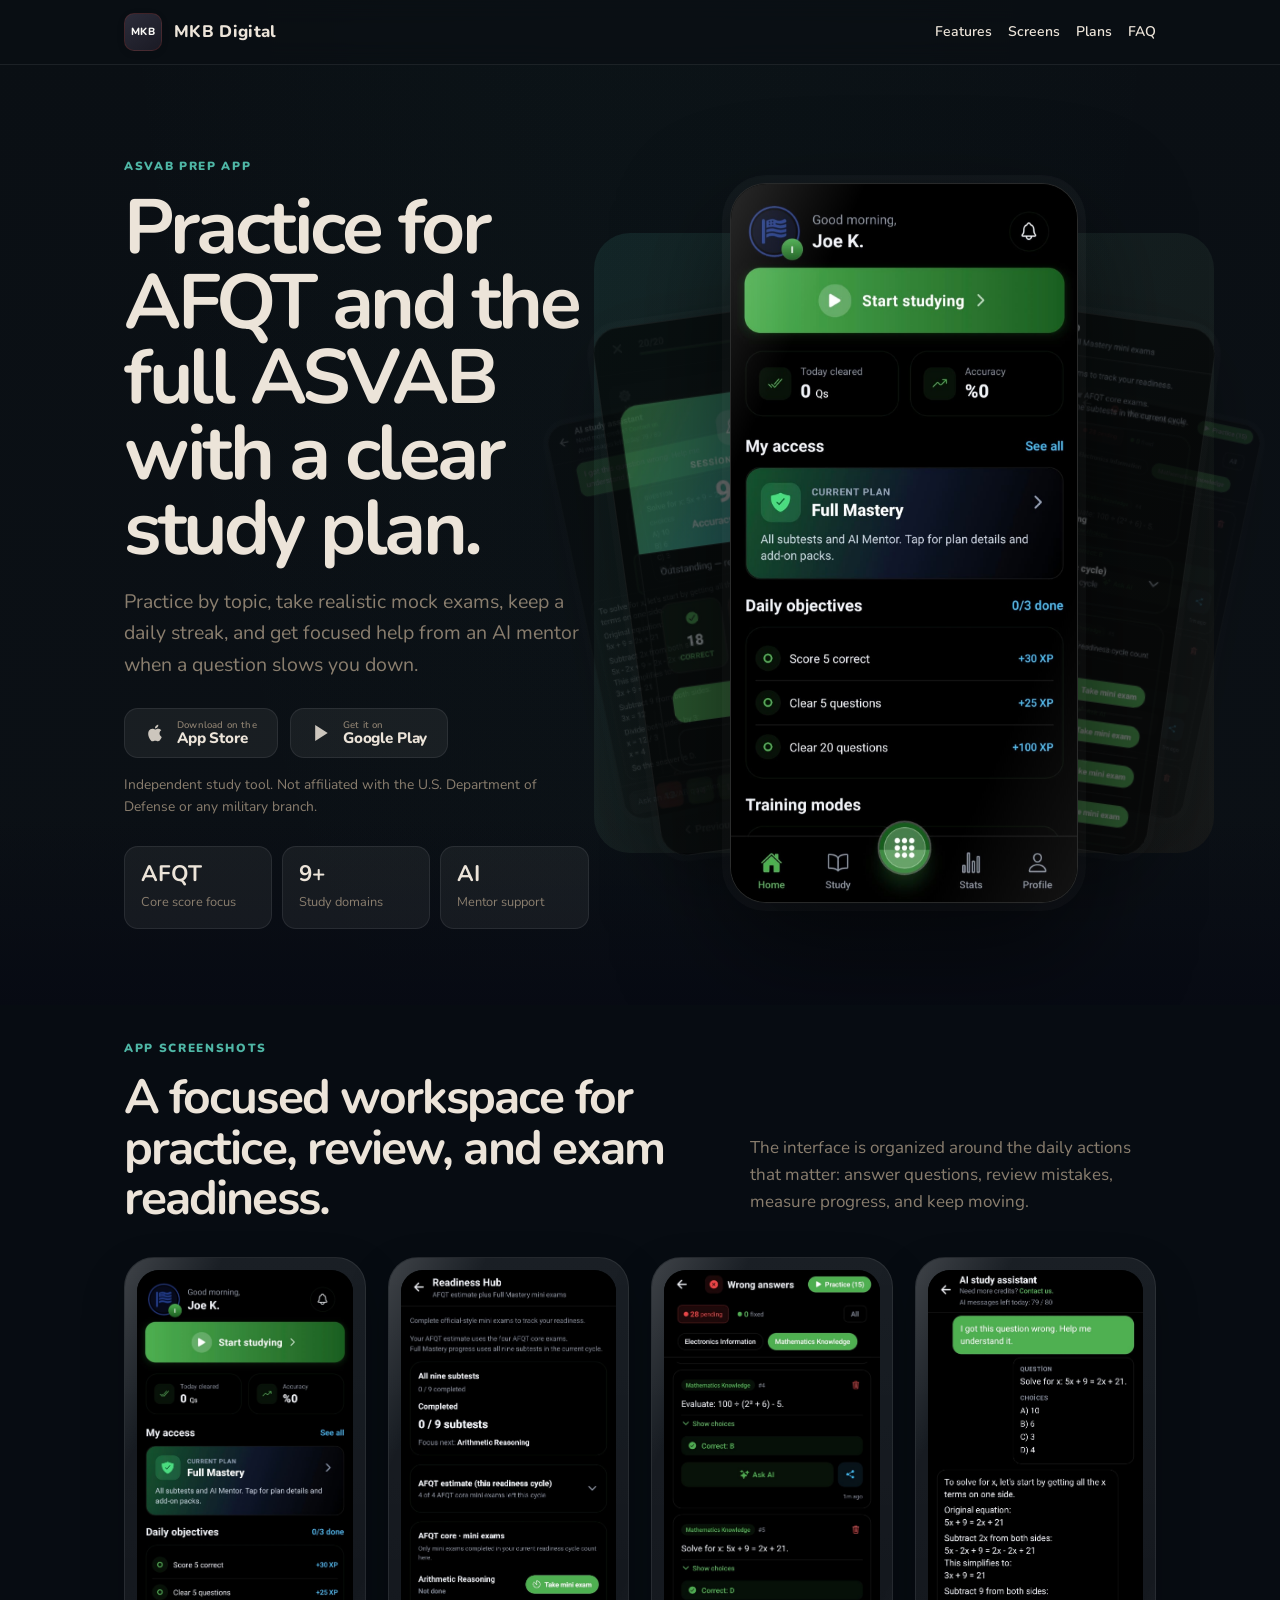
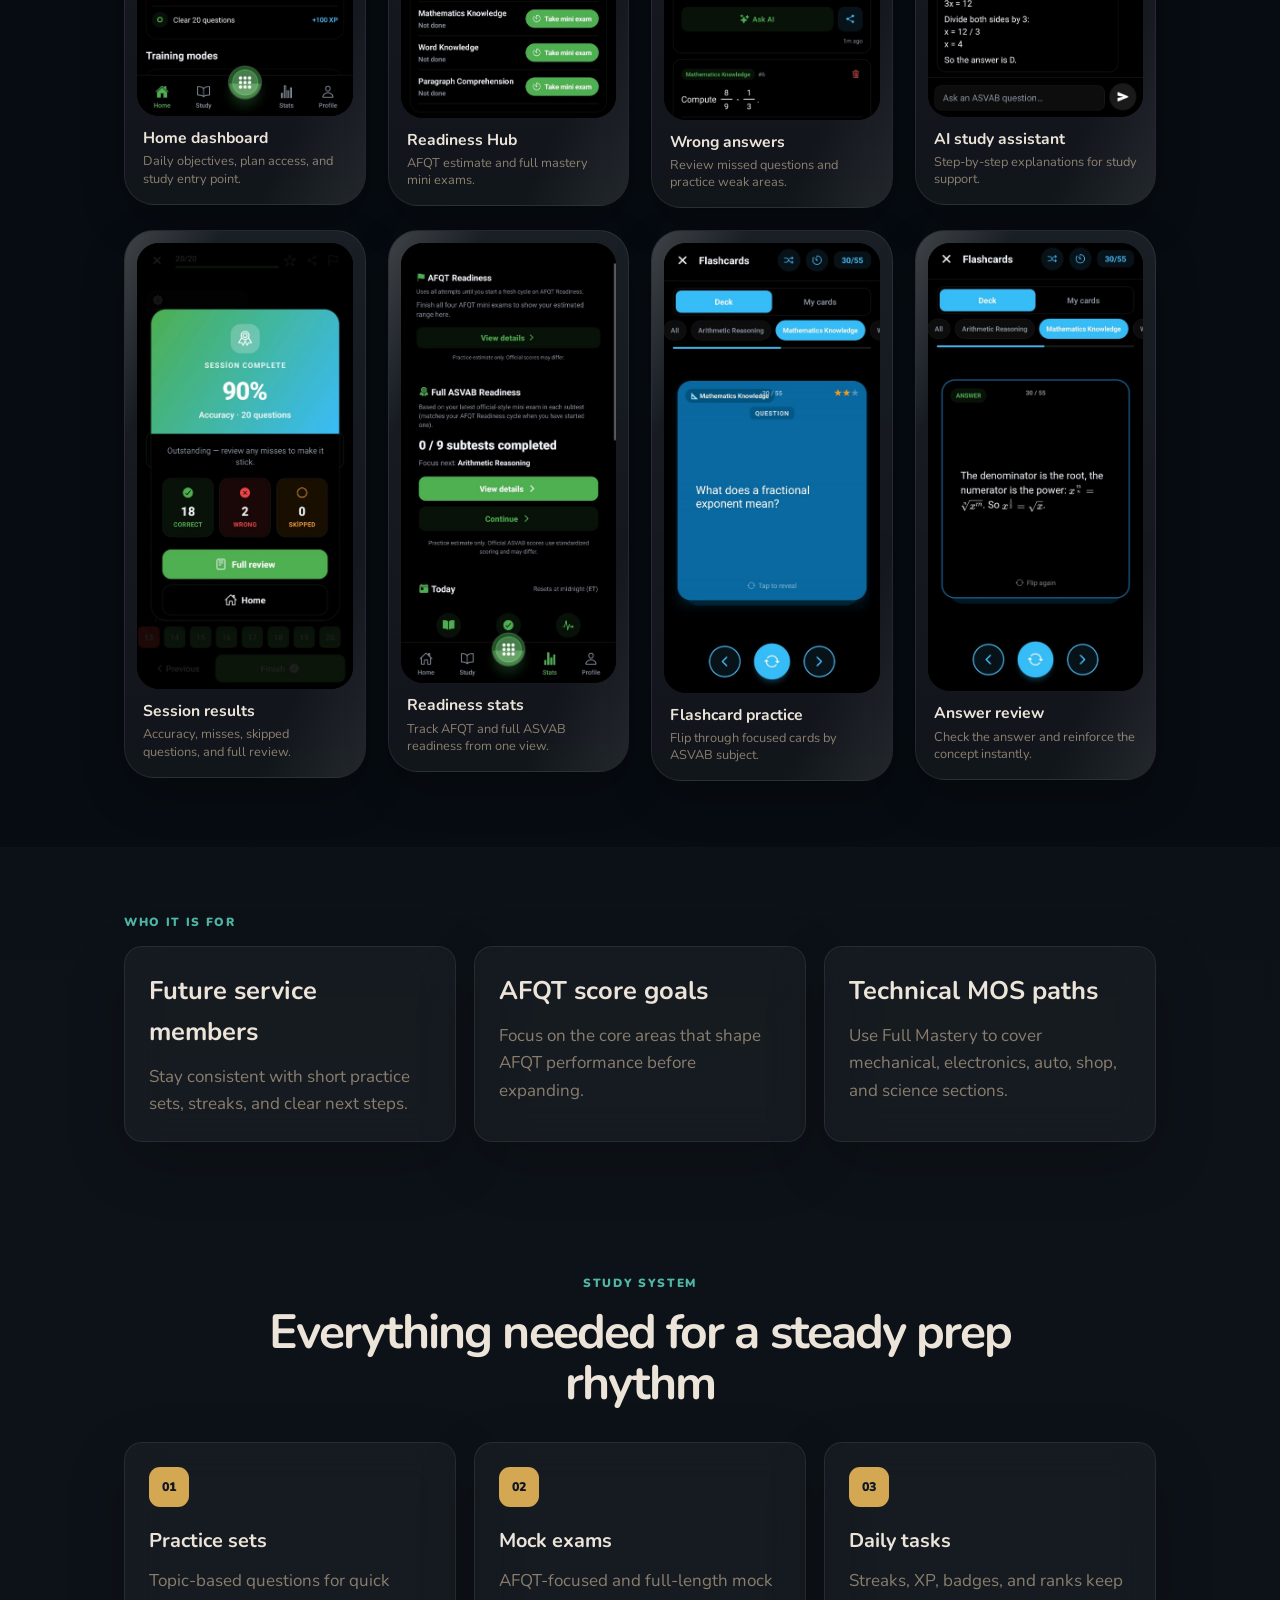
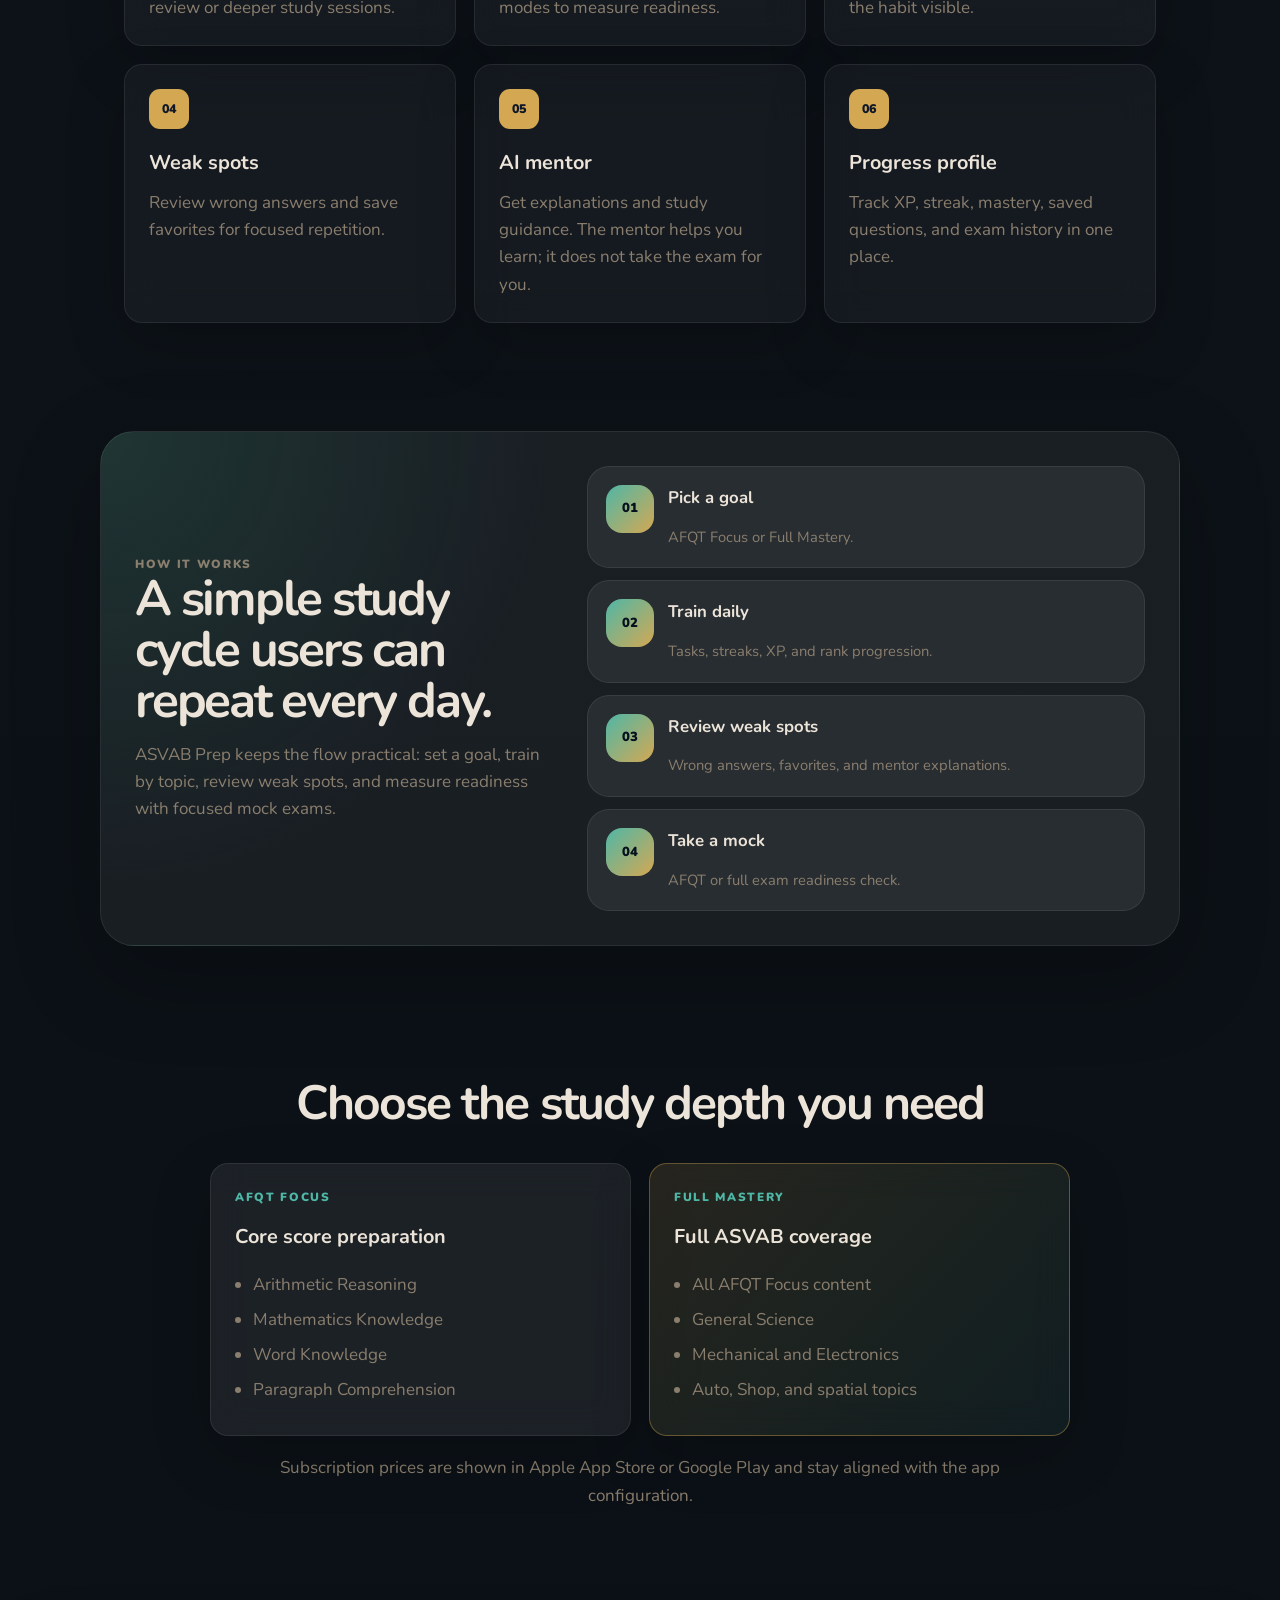
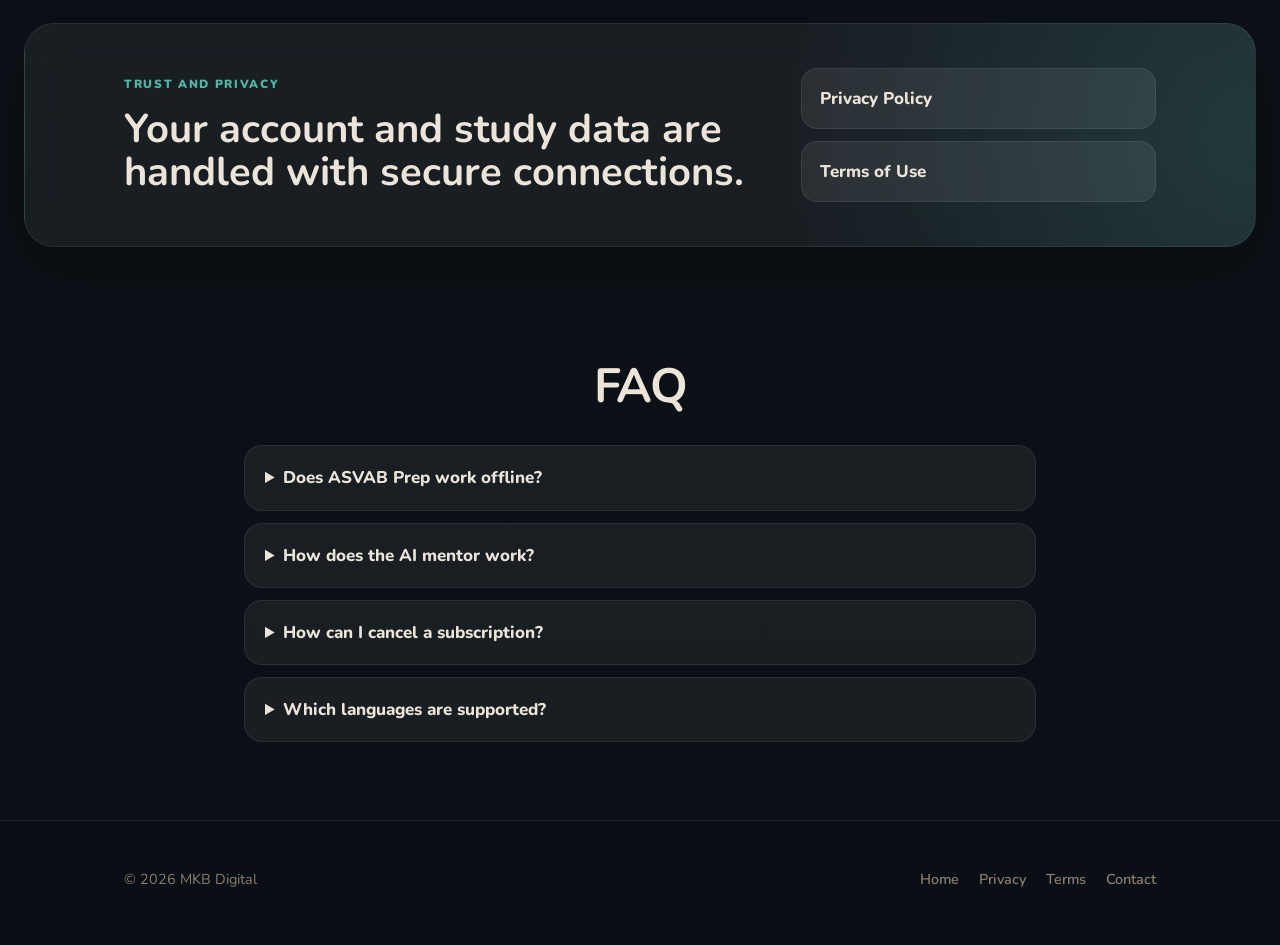
==== commit 7ba89b7f: "feat: add Odakla web pages" ====
--- a/asvab/index.html
+++ b/asvab/index.html
@@ -8,6 +8,9 @@
       content="ASVAB Prep helps candidates study for AFQT goals and full ASVAB mastery with practice, mock exams, progress tracking, and AI-guided support."
     />
     <title>ASVAB Prep - AFQT and Full ASVAB Study | MKB Digital</title>
+    <link rel="preconnect" href="https://fonts.googleapis.com" />
+    <link rel="preconnect" href="https://fonts.gstatic.com" crossorigin />
+    <link href="https://fonts.googleapis.com/css2?family=Nunito:wght@500;600;700;800;900&display=swap" rel="stylesheet" />
     <link rel="stylesheet" href="/styles.css" />
     <link rel="icon" href="/favicon.svg" type="image/svg+xml" />
   </head>
@@ -40,8 +43,22 @@
               when a question slows you down.
             </p>
             <div class="asvab-actions" id="download">
-              <a class="btn-store primary" href="#plans">View study plans</a>
-              <a class="btn-store asvab-store-disabled" href="mailto:devmkbapps0@gmail.com">Join launch list</a>
+              <!-- ★ APP STORE LINK — replace href -->
+              <a class="asvab-store-btn" href="https://apps.apple.com/app/YOUR-APP-ID" target="_blank" rel="noopener noreferrer">
+                <svg class="asvab-store-icon" width="20" height="20" viewBox="0 0 24 24" fill="currentColor"><path d="M18.71 19.5c-.83 1.24-1.71 2.45-3.05 2.47-1.34.03-1.77-.79-3.29-.79-1.53 0-2 .77-3.27.82-1.31.05-2.3-1.32-3.14-2.53C4.25 17 2.94 12.45 4.7 9.39c.87-1.52 2.43-2.48 4.12-2.51 1.28-.02 2.5.87 3.29.87.78 0 2.26-1.07 3.8-.91.65.03 2.47.26 3.64 1.98-.09.06-2.17 1.28-2.15 3.81.03 3.02 2.65 4.03 2.68 4.04-.03.07-.42 1.44-1.38 2.83M13 3.5c.73-.83 1.94-1.46 2.94-1.5.13 1.17-.34 2.35-1.04 3.19-.69.85-1.83 1.51-2.95 1.42-.15-1.15.41-2.35 1.05-3.11z"/></svg>
+                <span class="asvab-store-text">
+                  <small>Download on the</small>
+                  <strong>App Store</strong>
+                </span>
+              </a>
+              <!-- ★ GOOGLE PLAY LINK — replace href -->
+              <a class="asvab-store-btn" href="https://play.google.com/store/apps/details?id=YOUR.PACKAGE" target="_blank" rel="noopener noreferrer">
+                <svg class="asvab-store-icon" width="20" height="20" viewBox="0 0 24 24" fill="currentColor"><path d="M5 2.5l15 9.5-15 9.5V2.5z"/></svg>
+                <span class="asvab-store-text">
+                  <small>Get it on</small>
+                  <strong>Google Play</strong>
+                </span>
+              </a>
             </div>
             <p class="asvab-note">
               Independent study tool. Not affiliated with the U.S. Department of Defense or any military branch.
@@ -448,7 +465,7 @@
           <a href="/">Home</a>
           <a href="/asvab/privacy">Privacy</a>
           <a href="/asvab/terms">Terms</a>
-          <a href="mailto:devmkbapps0@gmail.com">Contact</a>
+          <a href="mailto:support@mkbdigital.net">Contact</a>
         </div>
       </div>
     </footer>
--- a/styles.css
+++ b/styles.css
@@ -12,7 +12,21 @@
   --border: #e5e7eb;
   --shadow: rgba(0, 0, 0, 0.06);
   --radius: 16px;
-  --font: ui-sans-serif, system-ui, -apple-system, "Segoe UI", Roboto, "Helvetica Neue", Arial, sans-serif;
+  --font: "Nunito", ui-sans-serif, system-ui, -apple-system, sans-serif;
+}
+
+[data-theme="dark"] {
+  --bg: #0d0d18;
+  --surface: rgba(255, 255, 255, 0.045);
+  --surface-low: rgba(255, 255, 255, 0.025);
+  --text: #ece4d9;
+  --muted: #8a7e6e;
+  --primary: #e07040;
+  --primary-hover: #c85a2a;
+  --secondary: #4fb7a6;
+  --accent: #7790d9;
+  --border: rgba(255, 255, 255, 0.08);
+  --shadow: rgba(0, 0, 0, 0.35)
 }
 
 *,
@@ -36,6 +50,11 @@
     linear-gradient(180deg, rgba(163, 51, 39, 0.03) 0%, transparent 32%),
     radial-gradient(ellipse 120% 80% at 50% -20%, rgba(232, 112, 96, 0.08), transparent 55%);
   -webkit-font-smoothing: antialiased;
+  transition: background-color 0.4s ease, color 0.4s ease;
+}
+
+[data-theme="dark"] body {
+  background-image: radial-gradient(ellipse 90% 70% at 50% -10%, rgba(224, 112, 64, 0.06), transparent 60%);
 }
 
 a {
@@ -58,9 +77,14 @@
   position: sticky;
   top: 0;
   z-index: 50;
-  background: rgba(250, 249, 246, 0.94);
+  background: rgba(250, 249, 246, 0.92);
   backdrop-filter: blur(12px);
   border-bottom: 1px solid var(--border);
+  transition: background 0.4s ease;
+}
+
+[data-theme="dark"] .site-header {
+  background: rgba(13, 13, 24, 0.88);
 }
 
 .site-header .inner {
@@ -111,6 +135,13 @@
   letter-spacing: 0.06em;
   box-shadow: 0 2px 10px var(--shadow);
   border: 1px solid rgba(163, 51, 39, 0.25);
+  transition: background 0.4s ease, border-color 0.4s ease;
+}
+
+[data-theme="dark"] .logo-mark {
+  background: linear-gradient(145deg, rgba(224, 112, 64, 0.3), rgba(224, 112, 64, 0.12));
+  border-color: rgba(224, 112, 64, 0.35);
+  color: var(--text);
 }
 
 .nav-links {
@@ -132,10 +163,63 @@
   color: var(--muted);
 }
 
+.nav-links a { position: relative; }
+.nav-links a::after {
+  content: "";
+  position: absolute;
+  left: 0;
+  bottom: -3px;
+  width: 0;
+  height: 2px;
+  border-radius: 2px;
+  background: var(--primary);
+  transition: width 0.25s ease;
+}
+.nav-links a:hover::after { width: 100%; }
 .nav-links a:hover {
   color: var(--text);
   text-decoration: none;
 }
+
+/* Theme toggle */
+
+.theme-toggle {
+  display: inline-flex;
+  align-items: center;
+  gap: 7px;
+  padding: 0;
+  border: none;
+  background: none;
+  cursor: pointer;
+  flex-shrink: 0;
+  color: var(--muted);
+}
+.theme-toggle:hover { color: var(--text); }
+.theme-toggle-track {
+  position: relative;
+  width: 44px;
+  height: 24px;
+  border-radius: 12px;
+  background: #d1d5db;
+  transition: background 0.35s ease;
+  flex-shrink: 0;
+}
+[data-theme="dark"] .theme-toggle-track { background: rgba(224, 112, 64, 0.25); }
+.theme-toggle-thumb {
+  position: absolute;
+  top: 3px;
+  left: 3px;
+  width: 18px;
+  height: 18px;
+  border-radius: 50%;
+  background: var(--primary);
+  box-shadow: 0 1px 4px rgba(0,0,0,0.15);
+  transition: transform 0.35s cubic-bezier(0.34, 1.56, 0.64, 1);
+}
+[data-theme="dark"] .theme-toggle-thumb { transform: translateX(20px); }
+.theme-icon-sun, .theme-icon-moon { flex-shrink: 0; transition: opacity 0.3s; }
+[data-theme="light"] .theme-icon-moon { opacity: 0.35; }
+[data-theme="dark"] .theme-icon-sun { opacity: 0.35; }
 
 /* Hero */
 .hero {
@@ -165,6 +249,12 @@
   padding: 7px 16px;
   border-radius: 999px;
   margin-bottom: 22px;
+  transition: background 0.4s ease, border-color 0.4s ease;
+}
+
+[data-theme="dark"] .hero-badge {
+  background: rgba(224, 112, 64, 0.1);
+  border-color: rgba(224, 112, 64, 0.22);
 }
 
 .hero h1 {
@@ -196,9 +286,15 @@
   padding: 22px;
   border: 1px solid var(--border);
   border-radius: 20px;
-  background: rgba(255, 255, 255, 0.82);
-  box-shadow: 0 24px 70px rgba(17, 24, 39, 0.1);
+  background: #fff;
+  box-shadow: 0 8px 40px rgba(17, 24, 39, 0.08), 0 2px 8px rgba(17, 24, 39, 0.04);
   overflow: hidden;
+  transition: background 0.4s ease, border-color 0.4s ease, box-shadow 0.4s ease;
+}
+
+[data-theme="dark"] .studio-preview {
+  background: rgba(255, 255, 255, 0.035);
+  box-shadow: 0 24px 70px rgba(0, 0, 0, 0.3);
 }
 
 .studio-preview::before {
@@ -303,6 +399,38 @@
   border-bottom: 1px solid var(--border);
 }
 
+.studio-preview-row--link {
+  color: inherit;
+  text-decoration: none;
+  cursor: pointer;
+  transition: background 0.25s ease, border-color 0.25s ease, padding-left 0.25s ease;
+}
+.studio-preview-row--link:hover {
+  background: rgba(163, 51, 39, 0.04);
+  text-decoration: none;
+  padding-left: 6px;
+}
+[data-theme="dark"] .studio-preview-row--link:hover {
+  background: rgba(224, 112, 64, 0.06);
+}
+.studio-row-arrow {
+  color: var(--muted);
+  opacity: 0;
+  transform: translateX(-6px);
+  transition: opacity 0.3s ease, transform 0.35s cubic-bezier(0.34, 1.56, 0.64, 1), color 0.3s ease;
+  flex-shrink: 0;
+}
+.studio-preview-row--link:hover .studio-row-arrow {
+  opacity: 1;
+  transform: translateX(0);
+  color: var(--primary);
+}
+.studio-preview-row--muted {
+  opacity: 0.5;
+  cursor: default;
+  pointer-events: none;
+}
+.studio-preview-row--muted .product-dot { opacity: 0.45; }
 .studio-preview-row strong,
 .studio-preview-row small {
   display: block;
@@ -335,6 +463,12 @@
   color: var(--secondary);
   background: #ecfdf5;
   border-color: #a7f3d0;
+}
+
+.product-state--featured {
+  color: #8a6d0b;
+  background: #fef9e7;
+  border-color: #f5d98b;
 }
 
 .product-dot {
@@ -467,6 +601,11 @@
   border-color: var(--primary-hover);
 }
 
+.btn-store:active {
+  transform: scale(0.96);
+  transition: transform 0.1s ease;
+}
+
 .store-hint {
   margin-top: 16px;
   font-size: 0.875rem;
@@ -476,6 +615,11 @@
 /* Sections & project grid */
 .section {
   padding: 48px 0 56px;
+}
+
+[data-theme="light"] .section:nth-of-type(2) {
+  background: linear-gradient(180deg, rgba(163, 51, 39, 0.02), transparent 40%);
+  border-top: 1px solid var(--border);
 }
 
 .section-title {
@@ -509,6 +653,22 @@
   display: flex;
   flex-direction: column;
   min-height: 100%;
+  transition: transform 0.2s ease, box-shadow 0.2s ease, border-color 0.2s ease, background 0.4s ease;
+}
+
+.project-card:hover {
+  transform: translateY(-2px);
+  box-shadow: 0 8px 30px rgba(0, 0, 0, 0.08);
+  border-color: rgba(163, 51, 39, 0.18);
+}
+
+[data-theme="dark"] .project-card {
+  box-shadow: 0 2px 16px rgba(0, 0, 0, 0.25);
+}
+
+[data-theme="dark"] .project-card:hover {
+  box-shadow: 0 8px 30px rgba(0, 0, 0, 0.35);
+  border-color: rgba(224, 112, 64, 0.22);
 }
 
 .project-visual {
@@ -553,7 +713,7 @@
 
 .project-visual--asvab {
   background:
-    linear-gradient(135deg, rgba(214, 184, 106, 0.24), rgba(79, 183, 166, 0.12)),
+    linear-gradient(135deg, rgba(212, 168, 83, 0.24), rgba(79, 183, 166, 0.12)),
     var(--surface-low);
 }
 
@@ -626,15 +786,15 @@
 }
 
 .project-badge--featured {
-  color: #6d28d9;
-  background: #f3e8ff;
-  border-color: #d8b4fe;
+  color: #1a6b4a;
+  background: #e6f7ef;
+  border-color: #a3d9c0;
 }
 
 .project-card--asvab {
-  border-color: rgba(139, 92, 246, 0.35);
+  border-color: rgba(58, 157, 124, 0.3);
   background:
-    linear-gradient(135deg, rgba(139, 92, 246, 0.08), rgba(34, 211, 238, 0.06)),
+    linear-gradient(135deg, rgba(58, 157, 124, 0.08), rgba(79, 183, 166, 0.06)),
     var(--surface);
 }
 
@@ -652,6 +812,12 @@
   color: #f9fafb;
   text-align: center;
   border: 1px solid rgba(163, 51, 39, 0.2);
+  transition: background 0.4s ease, border-color 0.4s ease;
+}
+
+[data-theme="dark"] .cta-band {
+  background: linear-gradient(135deg, rgba(224, 112, 64, 0.08), rgba(255, 255, 255, 0.03));
+  border-color: rgba(224, 112, 64, 0.15);
 }
 
 .cta-band h2 {
@@ -677,6 +843,14 @@
 
 .cta-email a:hover {
   color: #fff;
+}
+
+[data-theme="dark"] .cta-email a {
+  color: var(--primary);
+}
+
+[data-theme="dark"] .cta-email a:hover {
+  color: var(--primary-hover);
 }
 
 /* Footer */
@@ -686,6 +860,11 @@
   font-size: 0.9rem;
   color: var(--muted);
   background: rgba(255, 255, 255, 0.5);
+  transition: background 0.4s ease;
+}
+
+[data-theme="dark"] .site-footer {
+  background: rgba(255, 255, 255, 0.02);
 }
 
 .site-footer .inner {
@@ -776,7 +955,7 @@
 
 /* Premium ASVAB legal pages */
 .privacy-page .back-link {
-  color: var(--asvab-cyan);
+  color: var(--asvab-teal);
 }
 
 .privacy-shell {
@@ -794,8 +973,8 @@
   position: absolute;
   inset: 0;
   background:
-    radial-gradient(circle at 18% 10%, rgba(139, 92, 246, 0.24), transparent 32%),
-    radial-gradient(circle at 86% 0%, rgba(34, 211, 238, 0.18), transparent 30%);
+    radial-gradient(circle at 18% 10%, rgba(58, 157, 124, 0.24), transparent 32%),
+    radial-gradient(circle at 86% 0%, rgba(79, 183, 166, 0.18), transparent 30%);
   pointer-events: none;
 }
 
@@ -843,7 +1022,7 @@
   padding: 24px;
   border-radius: 28px;
   background:
-    radial-gradient(circle at right top, rgba(34, 211, 238, 0.18), transparent 44%),
+    radial-gradient(circle at right top, rgba(79, 183, 166, 0.18), transparent 44%),
     rgba(255, 255, 255, 0.07);
 }
 
@@ -852,7 +1031,7 @@
 .privacy-toc p {
   display: block;
   margin: 0 0 10px;
-  color: var(--asvab-cyan);
+  color: var(--asvab-teal);
   font-size: 0.74rem;
   font-weight: 900;
   letter-spacing: 0.14em;
@@ -964,7 +1143,7 @@
 }
 
 .legal-block a {
-  color: var(--asvab-cyan);
+  color: var(--asvab-teal);
   font-weight: 800;
 }
 
@@ -974,26 +1153,26 @@
 
 /* ASVAB landing */
 .asvab-page {
-  --asvab-bg: #0b1020;
-  --asvab-panel: #111827;
-  --asvab-panel-soft: rgba(255, 255, 255, 0.06);
-  --asvab-text: #f8fafc;
-  --asvab-muted: #c2c8d4;
-  --asvab-purple: #6375d6;
-  --asvab-cyan: #4fb7a6;
-  --asvab-pink: #d6b86a;
-  --asvab-border: rgba(255, 255, 255, 0.12);
+  --asvab-bg: #0a0f14;
+  --asvab-panel: #11191f;
+  --asvab-panel-soft: rgba(255, 255, 255, 0.04);
+  --asvab-text: #ece4d9;
+  --asvab-muted: #8a7e6e;
+  --asvab-green: #3a9d7c;
+  --asvab-teal: #4fb7a6;
+  --asvab-gold: #d4a853;
+  --asvab-border: rgba(255, 255, 255, 0.08);
+  font-family: "Nunito", ui-sans-serif, system-ui, -apple-system, sans-serif;
   color: var(--asvab-text);
   background:
-    linear-gradient(rgba(255, 255, 255, 0.022) 1px, transparent 1px),
-    linear-gradient(90deg, rgba(255, 255, 255, 0.022) 1px, transparent 1px),
-    linear-gradient(180deg, #0b1020 0%, #101827 46%, #0c111d 100%);
-  background-size: 44px 44px, 44px 44px, auto;
+    radial-gradient(ellipse 80% 60% at 50% -10%, rgba(58, 157, 124, 0.04), transparent 55%),
+    linear-gradient(180deg, #0a0f14 0%, #0d1218 50%, #0a1015 100%);
 }
 
 .asvab-page .site-header {
-  background: rgba(8, 11, 24, 0.78);
+  background: rgba(10, 15, 20, 0.82);
   border-color: var(--asvab-border);
+  backdrop-filter: blur(12px);
 }
 
 .asvab-page .logo,
@@ -1033,7 +1212,7 @@
   font-weight: 900;
   letter-spacing: 0.14em;
   text-transform: uppercase;
-  color: var(--asvab-cyan);
+  color: var(--asvab-teal);
 }
 
 .asvab-hero h1 {
@@ -1064,8 +1243,8 @@
 }
 
 .asvab-page .btn-store.primary {
-  background: var(--asvab-pink);
-  border-color: var(--asvab-pink);
+  background: var(--asvab-gold);
+  border-color: var(--asvab-gold);
   color: #101827;
 }
 
@@ -1135,7 +1314,7 @@
   width: min(620px, 95vw);
   height: min(620px, 95vw);
   border-radius: 36px;
-  background: linear-gradient(135deg, rgba(79, 183, 166, 0.16), rgba(214, 184, 106, 0.08));
+  background: linear-gradient(135deg, rgba(79, 183, 166, 0.16), rgba(212, 168, 83, 0.08));
   opacity: 0.74;
   z-index: -2;
 }
@@ -1202,7 +1381,7 @@
 }
 
 .phone-shot:focus-visible {
-  outline: 2px solid var(--asvab-pink);
+  outline: 2px solid var(--asvab-gold);
   outline-offset: 10px;
 }
 
@@ -1331,7 +1510,7 @@
   width: 340px;
   height: 340px;
   border-radius: 999px;
-  background: radial-gradient(circle, rgba(34, 211, 238, 0.2), transparent 68%);
+  background: radial-gradient(circle, rgba(79, 183, 166, 0.2), transparent 68%);
   filter: blur(8px);
 }
 
@@ -1367,7 +1546,7 @@
   border-radius: 34px;
   padding: 64px 20px 22px;
   background:
-    radial-gradient(circle at top right, rgba(34, 211, 238, 0.2), transparent 34%),
+    radial-gradient(circle at top right, rgba(79, 183, 166, 0.2), transparent 34%),
     linear-gradient(180deg, #151a31 0%, #0c1020 100%);
   border: 1px solid rgba(255, 255, 255, 0.08);
 }
@@ -1423,7 +1602,7 @@
 }
 
 .readiness-row strong {
-  color: var(--asvab-pink);
+  color: var(--asvab-gold);
   font-size: 2.4rem;
   line-height: 1;
 }
@@ -1439,7 +1618,7 @@
   display: block;
   height: 100%;
   border-radius: inherit;
-  background: linear-gradient(90deg, var(--asvab-cyan), var(--asvab-pink));
+  background: linear-gradient(90deg, var(--asvab-teal), var(--asvab-gold));
 }
 
 .meter-fill--64 {
@@ -1488,8 +1667,8 @@
 
 .answer-options .is-selected {
   color: #0b1020;
-  border-color: var(--asvab-pink);
-  background: var(--asvab-pink);
+  border-color: var(--asvab-gold);
+  background: var(--asvab-gold);
 }
 
 .dashboard-score strong,
@@ -1499,7 +1678,7 @@
 }
 
 .dashboard-score strong {
-  color: var(--asvab-pink);
+  color: var(--asvab-gold);
   font-size: 4.1rem;
   line-height: 0.92;
 }
@@ -1525,7 +1704,7 @@
 }
 
 .result-number {
-  color: var(--asvab-pink);
+  color: var(--asvab-gold);
   font-size: 4.6rem;
   font-weight: 900;
   line-height: 0.95;
@@ -1544,7 +1723,7 @@
   color: var(--asvab-text);
   border: 1px dashed rgba(255, 255, 255, 0.3);
   background:
-    linear-gradient(135deg, rgba(139, 92, 246, 0.2), rgba(34, 211, 238, 0.09)),
+    linear-gradient(135deg, rgba(58, 157, 124, 0.2), rgba(79, 183, 166, 0.09)),
     repeating-linear-gradient(135deg, rgba(255, 255, 255, 0.035) 0 10px, transparent 10px 20px);
   overflow: hidden;
 }
@@ -1568,7 +1747,7 @@
 
 .screen-placeholder span {
   margin-bottom: 10px;
-  color: var(--asvab-cyan);
+  color: var(--asvab-teal);
   font-size: 0.76rem;
   font-weight: 900;
   letter-spacing: 0.16em;
@@ -1624,8 +1803,8 @@
   display: inline-flex;
   padding: 7px 12px;
   border-radius: 999px;
-  color: var(--asvab-cyan);
-  background: rgba(34, 211, 238, 0.12);
+  color: var(--asvab-teal);
+  background: rgba(79, 183, 166, 0.12);
   font-size: 0.8rem;
   font-weight: 800;
 }
@@ -1659,13 +1838,13 @@
 }
 
 .progress-card strong {
-  color: var(--asvab-cyan);
+  color: var(--asvab-teal);
   font-size: 2rem;
 }
 
 .answer-card.is-correct {
-  border-color: rgba(34, 211, 238, 0.38);
-  background: rgba(34, 211, 238, 0.11);
+  border-color: rgba(79, 183, 166, 0.38);
+  background: rgba(79, 183, 166, 0.11);
 }
 
 .asvab-section {
@@ -1712,7 +1891,7 @@
 
 .screenshot-section {
   padding-top: 34px;
-  background: #080d1b;
+  background: #070c12;
 }
 
 .screenshot-grid {
@@ -1733,7 +1912,7 @@
   border-radius: 30px;
   background:
     linear-gradient(180deg, rgba(255, 255, 255, 0.075), rgba(255, 255, 255, 0.035)),
-    #090e1c;
+    #080d13;
   box-shadow: 0 18px 44px rgba(0, 0, 0, 0.22);
   overflow: hidden;
   transform: translateZ(0);
@@ -1747,7 +1926,7 @@
   object-fit: contain;
   object-position: top center;
   border-radius: 22px;
-  background: #05070d;
+  background: #040608;
   transform: translateZ(0);
 }
 
@@ -1776,6 +1955,22 @@
 .screenshot-card--large .screen-placeholder,
 .screenshot-card--large .app-preview {
   min-height: 100%;
+  transition: transform 0.2s ease, box-shadow 0.2s ease, border-color 0.2s ease, background 0.4s ease;
+}
+
+.project-card:hover {
+  transform: translateY(-2px);
+  box-shadow: 0 8px 30px rgba(0, 0, 0, 0.08);
+  border-color: rgba(163, 51, 39, 0.18);
+}
+
+[data-theme="dark"] .project-card {
+  box-shadow: 0 2px 16px rgba(0, 0, 0, 0.25);
+}
+
+[data-theme="dark"] .project-card:hover {
+  box-shadow: 0 8px 30px rgba(0, 0, 0, 0.35);
+  border-color: rgba(224, 112, 64, 0.22);
 }
 
 .screenshot-card--wide {
@@ -1817,7 +2012,7 @@
 .plan-card:hover,
 .screenshot-card:hover {
   transform: translateY(-2px);
-  border-color: rgba(214, 184, 106, 0.34);
+  border-color: rgba(212, 168, 83, 0.34);
   background: rgba(255, 255, 255, 0.075);
 }
 
@@ -1857,7 +2052,7 @@
   margin-bottom: 18px;
   border-radius: 11px;
   color: #101827;
-  background: var(--asvab-pink);
+  background: var(--asvab-gold);
   font-weight: 900;
   font-size: 0.78rem;
 }
@@ -1873,8 +2068,8 @@
 }
 
 .plan-card--featured {
-  border-color: rgba(214, 184, 106, 0.38);
-  background: linear-gradient(135deg, rgba(214, 184, 106, 0.14), rgba(79, 183, 166, 0.08));
+  border-color: rgba(212, 168, 83, 0.38);
+  background: linear-gradient(135deg, rgba(212, 168, 83, 0.14), rgba(79, 183, 166, 0.08));
 }
 
 .plan-card ul {
@@ -1906,7 +2101,7 @@
   border: 1px solid var(--asvab-border);
   border-radius: 34px;
   background:
-    radial-gradient(circle at left top, rgba(139, 92, 246, 0.18), transparent 38%),
+    radial-gradient(circle at left top, rgba(58, 157, 124, 0.18), transparent 38%),
     rgba(255, 255, 255, 0.055);
   box-shadow: 0 30px 90px rgba(0, 0, 0, 0.24);
 }
@@ -1949,7 +2144,7 @@
   height: 48px;
   border-radius: 16px;
   color: #06111f;
-  background: linear-gradient(135deg, var(--asvab-cyan), #c4b5fd);
+  background: linear-gradient(135deg, var(--asvab-teal), var(--asvab-gold));
   font-weight: 900;
   font-size: 0.82rem;
 }
@@ -1969,7 +2164,7 @@
   padding: 44px 0;
   border-radius: 30px;
   background:
-    radial-gradient(circle at right, rgba(34, 211, 238, 0.18), transparent 38%),
+    radial-gradient(circle at right, rgba(79, 183, 166, 0.18), transparent 38%),
     rgba(255, 255, 255, 0.06);
 }
 
@@ -2000,7 +2195,7 @@
 }
 
 .trust-links a:hover {
-  border-color: rgba(34, 211, 238, 0.42);
+  border-color: rgba(79, 183, 166, 0.42);
   text-decoration: none;
 }
 
@@ -2027,7 +2222,7 @@
 }
 
 .asvab-footer {
-  background: rgba(8, 11, 24, 0.86);
+  background: rgba(10, 15, 20, 0.88);
   border-color: var(--asvab-border);
 }
 
@@ -2165,6 +2360,11 @@
   font-weight: 600;
   border-bottom: 1px solid var(--border);
   background: rgba(255, 255, 255, 0.6);
+  transition: background 0.4s ease;
+}
+
+[data-theme="dark"] .nav-mobile {
+  background: rgba(255, 255, 255, 0.03);
 }
 
 .nav-mobile a {
@@ -2334,3 +2534,148 @@
     margin: 32px 12px;
   }
 }
+
+/* Odakla Landing */
+
+.odakla-landing {
+  --odakla-bg: #0d0d18; --odakla-surface: rgba(255, 255, 255, 0.04);
+  --odakla-text: #ece4d9; --odakla-muted: #8a7e6e;
+  --odakla-cta: #e07040; --odakla-cta-hover: #c85a2a;
+  --odakla-border: rgba(255, 255, 255, 0.07);
+  font-family: "Nunito", ui-sans-serif, system-ui, -apple-system, sans-serif;
+  background: var(--odakla-bg); color: var(--odakla-text); margin: 0; -webkit-font-smoothing: antialiased;
+}
+.odakla-landing a { color: var(--odakla-cta); text-decoration: none; }
+.odakla-landing a:hover { color: var(--odakla-cta-hover); }
+.odakla-header { position: relative; z-index: 10; }
+.odakla-header-inner { display: flex; align-items: center; min-height: 56px; }
+.odakla-back { font-size: 0.85rem; font-weight: 700; color: var(--odakla-muted); transition: color 0.2s; }
+.odakla-back:hover { color: var(--odakla-text); }
+.odakla-hero { position: relative; padding: 80px 0 60px; text-align: center; }
+.odakla-hero-inner { position: relative; z-index: 2; display: flex; flex-direction: column; align-items: center; gap: 24px; }
+.odakla-mark { width: 100px; height: 100px; color: var(--odakla-cta); animation: odakla-pulse 4s ease-in-out infinite; }
+.odakla-mark svg { display: block; width: 100%; height: 100%; }
+@keyframes odakla-pulse { 0%, 100% { opacity: 0.85; transform: scale(1); } 50% { opacity: 1; transform: scale(1.04); } }
+.odakla-hero-title { margin: 0; font-size: clamp(2.2rem, 6vw, 4.2rem); font-weight: 900; line-height: 1.08; letter-spacing: -0.03em; max-width: 560px; }
+.odakla-hero-sub { margin: 0; font-size: clamp(1rem, 2.5vw, 1.2rem); font-weight: 600; color: var(--odakla-muted); max-width: 400px; line-height: 1.6; }
+.odakla-hero-actions { display: flex; flex-wrap: wrap; gap: 12px; justify-content: center; padding-top: 8px; }
+.odakla-cta { display: inline-flex; align-items: center; gap: 10px; padding: 14px 28px; border-radius: 999px; font-weight: 800; font-size: 1rem; background: var(--odakla-cta); color: #fff !important; transition: background 0.2s, transform 0.2s, box-shadow 0.2s; box-shadow: 0 4px 24px rgba(224, 112, 64, 0.35); }
+.odakla-cta:hover { background: var(--odakla-cta-hover); color: #fff !important; transform: translateY(-1px); box-shadow: 0 6px 30px rgba(224, 112, 64, 0.45); }
+.odakla-cta svg { flex-shrink: 0; }
+.odakla-store-btn { display: inline-flex; align-items: center; gap: 12px; padding: 12px 22px; border-radius: 16px; border: 1px solid var(--odakla-border); background: rgba(255, 255, 255, 0.06); color: var(--odakla-text) !important; text-decoration: none; transition: background 0.2s, border-color 0.2s, transform 0.2s; }
+.odakla-store-btn:hover { background: rgba(255, 255, 255, 0.1); border-color: rgba(255, 255, 255, 0.18); transform: translateY(-1px); color: var(--odakla-text) !important; }
+.odakla-store-icon { flex-shrink: 0; opacity: 0.9; }
+.odakla-store-text { display: flex; flex-direction: column; line-height: 1.15; }
+.odakla-store-text small { font-size: 0.65rem; font-weight: 600; color: var(--odakla-muted); letter-spacing: 0.02em; }
+.odakla-store-text strong { font-size: 1.05rem; font-weight: 800; letter-spacing: -0.01em; }
+.odakla-glow { position: absolute; top: -120px; left: 50%; transform: translateX(-50%); width: 620px; height: 500px; border-radius: 50%; background: radial-gradient(ellipse at center, rgba(224, 112, 64, 0.12) 0%, transparent 70%); pointer-events: none; z-index: 0; }
+.odakla-features { padding: 40px 0 60px; }
+.odakla-features-grid { display: grid; grid-template-columns: repeat(3, minmax(0, 1fr)); gap: 16px; }
+.odakla-feature-card { padding: 28px 22px; border-radius: 20px; border: 1px solid var(--odakla-border); background: var(--odakla-surface); transition: border-color 0.25s, background 0.25s; }
+.odakla-feature-card:hover { border-color: rgba(224, 112, 64, 0.22); background: rgba(255, 255, 255, 0.06); }
+.odakla-feature-card:hover .odakla-feature-icon { transform: scale(1.08); }
+.odakla-feature-card:hover .odakla-feature-icon svg { transform: rotate(-5deg); }
+.odakla-feature-icon { width: 44px; height: 44px; display: grid; place-items: center; border-radius: 14px; background: rgba(224, 112, 64, 0.12); color: var(--odakla-cta); margin-bottom: 18px; transition: transform 0.25s ease; }
+.odakla-feature-icon svg { transition: transform 0.3s ease; }
+.odakla-feature-card h3 { margin: 0 0 10px; font-size: 1.1rem; font-weight: 800; color: var(--odakla-text); }
+.odakla-feature-card p { margin: 0; font-size: 0.92rem; font-weight: 600; color: var(--odakla-muted); line-height: 1.55; }
+.odakla-footer { padding: 28px 0 36px; border-top: 1px solid var(--odakla-border); }
+.odakla-footer-inner { display: flex; flex-wrap: wrap; gap: 14px 24px; justify-content: space-between; align-items: center; font-size: 0.88rem; font-weight: 600; color: var(--odakla-muted); }
+.odakla-footer-inner p { margin: 0; }
+.odakla-footer-inner nav { display: flex; gap: 18px; }
+.odakla-footer-inner nav a { color: var(--odakla-muted); font-weight: 700; transition: color 0.2s; }
+.odakla-footer-inner nav a:hover { color: var(--odakla-text); }
+@media (max-width: 900px) { .odakla-features-grid { grid-template-columns: 1fr; } }
+@media (max-width: 640px) {
+  .odakla-hero { padding: 48px 0 40px; }
+  .odakla-mark { width: 76px; height: 76px; }
+  .odakla-glow { width: 340px; height: 280px; top: -60px; }
+}
+
+/* Odakla Privacy */
+
+.odakla-privacy {
+  --odakla-bg: #0d0d18; --odakla-text: #ece4d9; --odakla-muted: #8a7e6e;
+  --odakla-cta: #e07040; --odakla-cta-hover: #c85a2a;
+  --odakla-border: rgba(255, 255, 255, 0.07); --odakla-surface: rgba(255, 255, 255, 0.035);
+  font-family: "Nunito", ui-sans-serif, system-ui, -apple-system, sans-serif;
+  background: var(--odakla-bg); color: var(--odakla-text); margin: 0; line-height: 1.65; -webkit-font-smoothing: antialiased;
+}
+.odakla-privacy a { color: var(--odakla-cta); text-decoration: none; font-weight: 700; }
+.odakla-privacy a:hover { color: var(--odakla-cta-hover); }
+.odakla-privacy-header { position: sticky; top: 0; z-index: 10; background: rgba(13, 13, 24, 0.88); backdrop-filter: blur(12px); border-bottom: 1px solid var(--odakla-border); }
+.odakla-privacy-header-inner { display: flex; align-items: center; min-height: 56px; }
+.odakla-privacy-back { font-size: 0.85rem; font-weight: 700; color: var(--odakla-muted); transition: color 0.2s; }
+.odakla-privacy-back:hover { color: var(--odakla-text); }
+.odakla-privacy-main { max-width: 680px; padding: 48px 24px 64px; }
+.odakla-privacy-main h1 { margin: 0 0 8px; font-size: clamp(1.6rem, 4vw, 2.4rem); font-weight: 900; letter-spacing: -0.03em; line-height: 1.1; }
+.odakla-privacy-meta { margin: 0 0 32px; font-size: 0.88rem; font-weight: 600; color: var(--odakla-muted); }
+.odakla-privacy-intro { margin: 0 0 36px; font-size: 1.02rem; font-weight: 600; color: var(--odakla-muted); line-height: 1.65; }
+.odakla-privacy-section { margin-bottom: 34px; padding: 28px; border-radius: 18px; border: 1px solid var(--odakla-border); background: var(--odakla-surface); }
+.odakla-privacy-section:last-of-type { margin-bottom: 0; }
+.odakla-privacy-section h2 { margin: 0 0 14px; font-size: 1.1rem; font-weight: 800; letter-spacing: -0.01em; }
+.odakla-privacy-section p { margin: 0 0 12px; font-size: 0.95rem; font-weight: 500; color: var(--odakla-muted); line-height: 1.65; }
+.odakla-privacy-section p:last-child { margin-bottom: 0; }
+.odakla-privacy-section ul { margin: 4px 0 14px; padding-left: 1.25rem; display: grid; gap: 8px; }
+.odakla-privacy-section li { font-size: 0.93rem; font-weight: 500; color: var(--odakla-muted); line-height: 1.55; }
+.odakla-privacy-section li::marker { color: var(--odakla-cta); }
+.odakla-privacy-section strong { color: var(--odakla-text); font-weight: 700; }
+.odakla-privacy-footer { padding: 28px 0 36px; border-top: 1px solid var(--odakla-border); }
+.odakla-privacy-footer-inner { display: flex; flex-wrap: wrap; gap: 14px 24px; justify-content: space-between; align-items: center; font-size: 0.88rem; font-weight: 600; color: var(--odakla-muted); }
+.odakla-privacy-footer-inner p { margin: 0; }
+.odakla-privacy-footer-inner nav { display: flex; gap: 18px; }
+.odakla-privacy-footer-inner nav a { color: var(--odakla-muted); font-weight: 700; transition: color 0.2s; }
+.odakla-privacy-footer-inner nav a:hover { color: var(--odakla-text); }
+@media (max-width: 640px) { .odakla-privacy-main { padding: 32px 18px 48px; } .odakla-privacy-section { padding: 22px 18px; } }
+
+/* Dark mode badge overrides */
+
+[data-theme="dark"] .product-state--featured { color: #d4a853; background: rgba(212, 168, 83, 0.1); border-color: rgba(212, 168, 83, 0.25); }
+[data-theme="dark"] .product-state--live { background: rgba(79, 183, 166, 0.1); border-color: rgba(79, 183, 166, 0.25); }
+[data-theme="dark"] .product-dot--gold { color: #d4a853; background: rgba(212, 168, 83, 0.12); }
+[data-theme="dark"] .product-dot--green { background: rgba(79, 183, 166, 0.12); }
+[data-theme="dark"] .product-dot--blue { background: rgba(119, 144, 217, 0.12); }
+
+/* ASVAB store buttons */
+
+.asvab-store-btn {
+  display: inline-flex;
+  align-items: center;
+  gap: 12px;
+  padding: 10px 20px;
+  border-radius: 14px;
+  border: 1px solid var(--asvab-border);
+  background: rgba(255, 255, 255, 0.06);
+  color: var(--asvab-text) !important;
+  text-decoration: none;
+  font-family: inherit;
+  font-weight: 700;
+  font-size: 0.9rem;
+  transition: background 0.2s, border-color 0.2s, transform 0.2s;
+}
+.asvab-store-btn:hover {
+  background: rgba(255, 255, 255, 0.12);
+  border-color: rgba(255, 255, 255, 0.2);
+  transform: translateY(-1px);
+  color: var(--asvab-text) !important;
+}
+.asvab-store-icon {
+  flex-shrink: 0;
+  opacity: 0.85;
+}
+.asvab-store-text {
+  display: flex;
+  flex-direction: column;
+  line-height: 1.15;
+}
+.asvab-store-text small {
+  font-size: 0.6rem;
+  font-weight: 600;
+  color: var(--asvab-muted);
+  letter-spacing: 0.02em;
+}
+.asvab-store-text strong {
+  font-size: 0.95rem;
+  font-weight: 800;
+  letter-spacing: -0.01em;
+}
